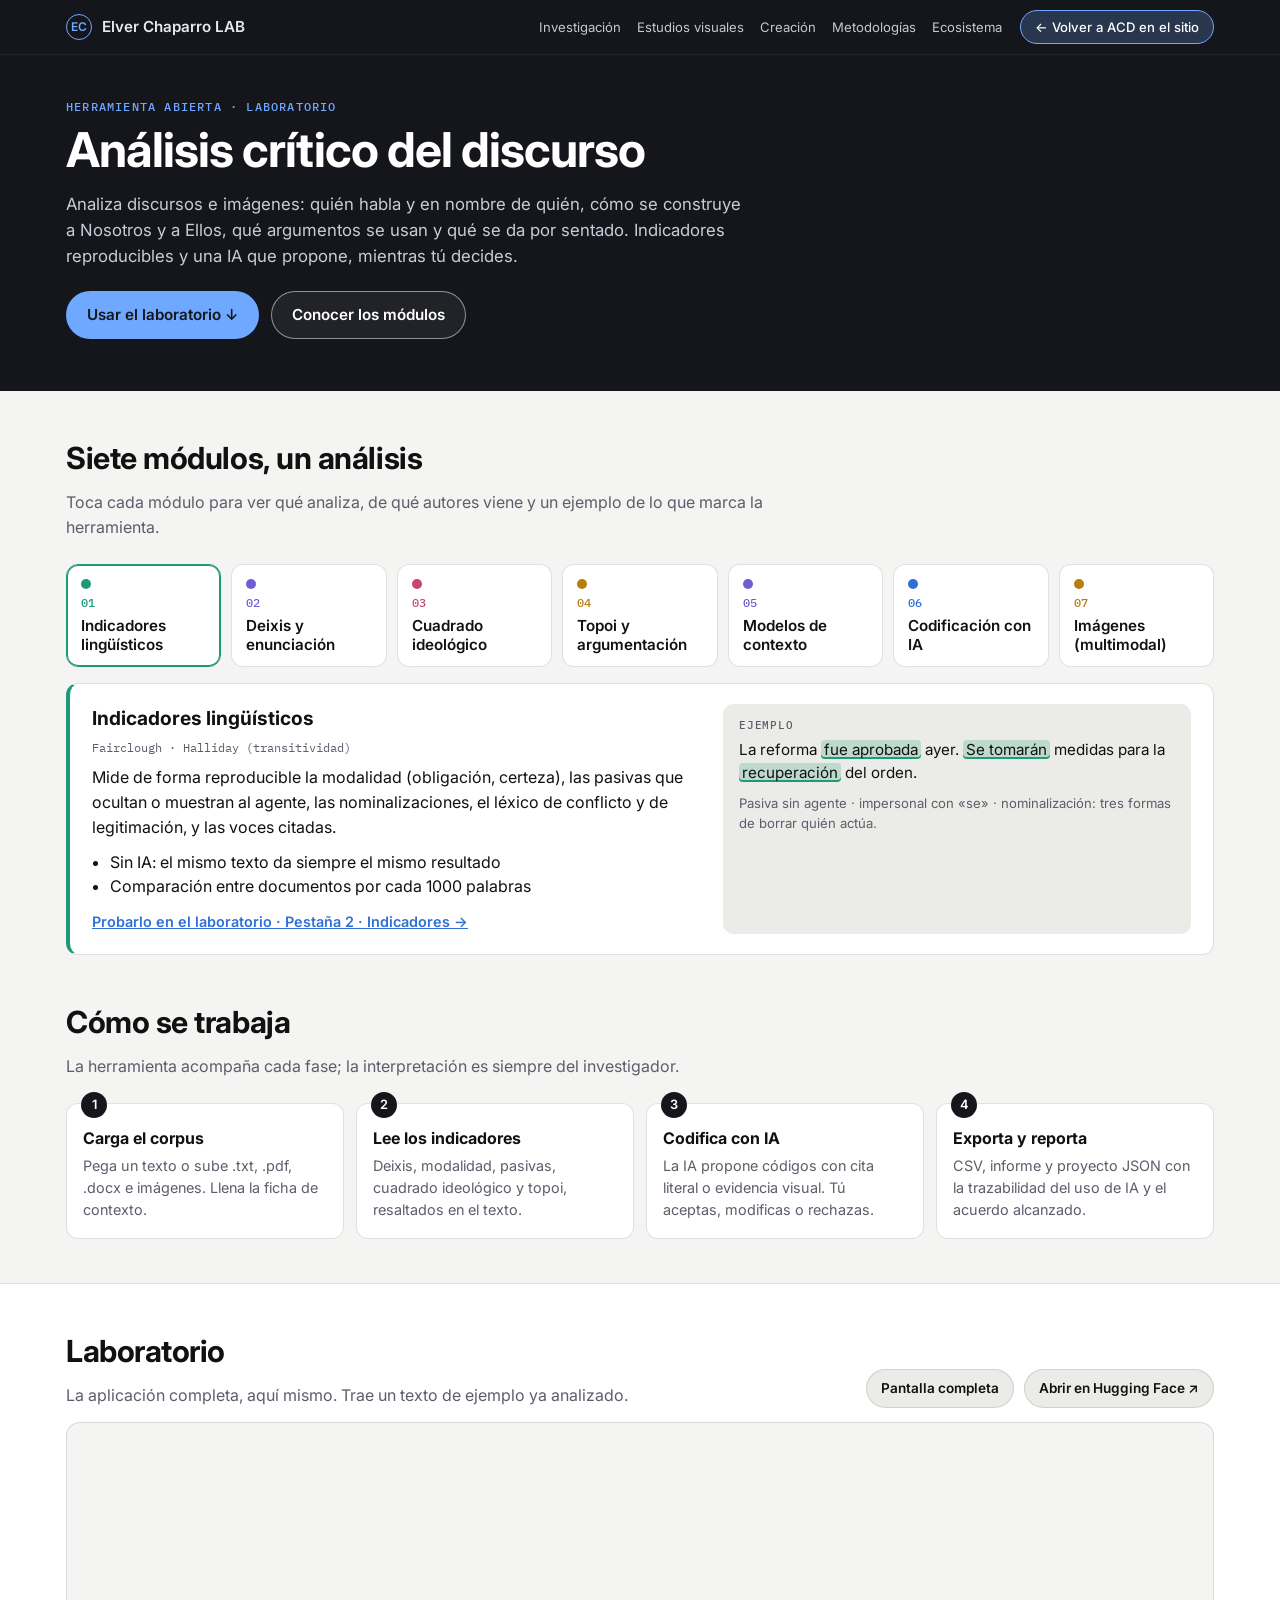
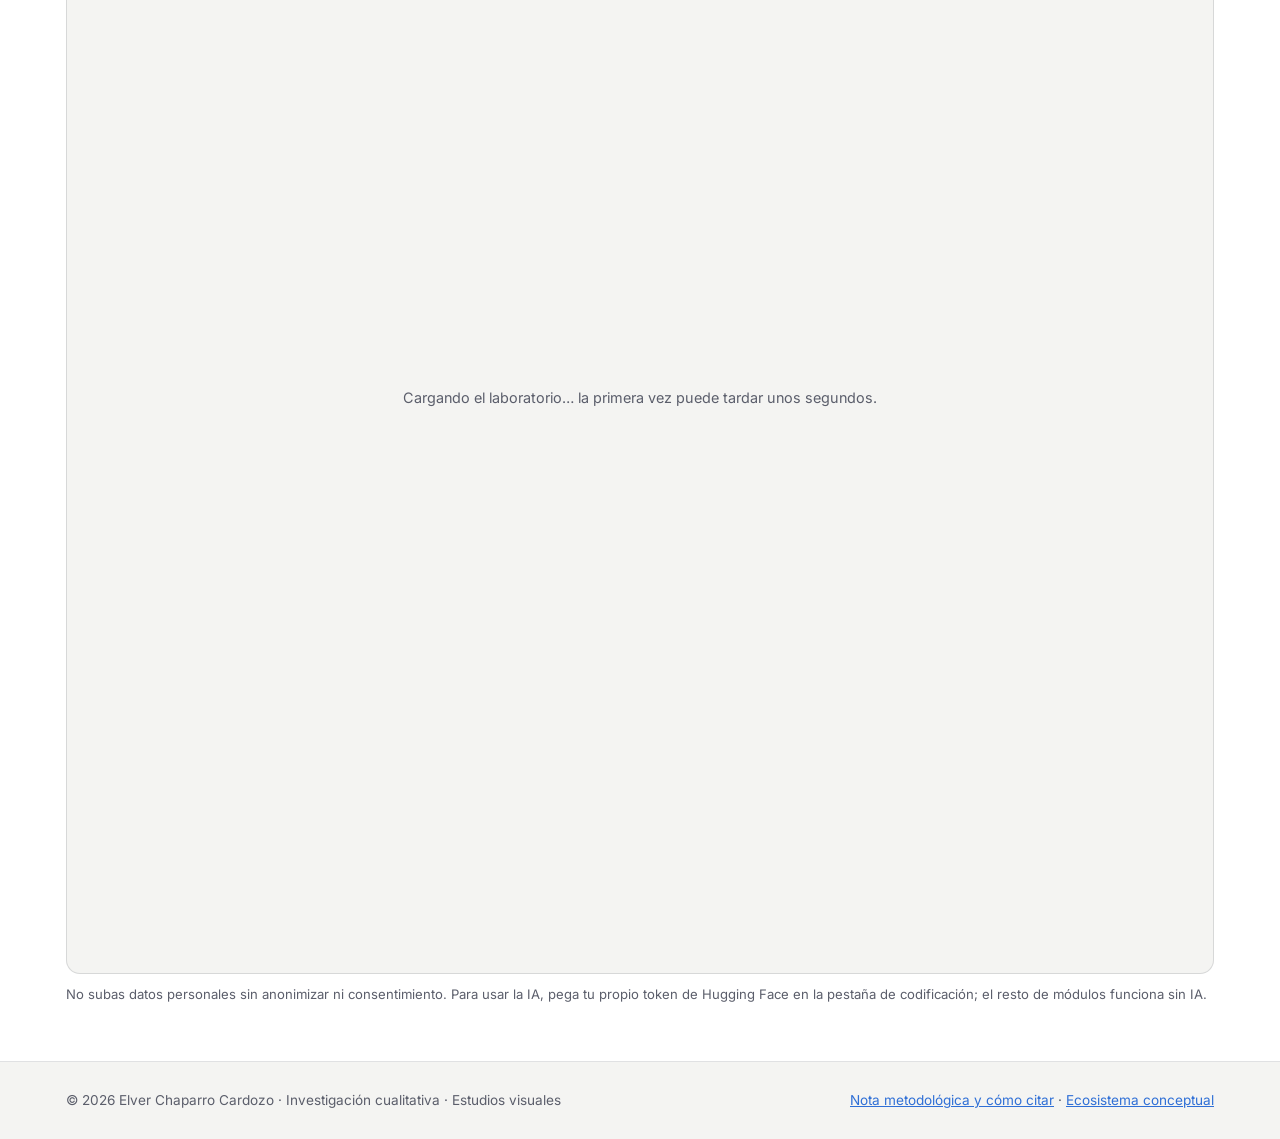
==== quartz/static/acd.html @ 2bd1b79d "Laboratorio ACD: página con la app incrustada, enlazada desde el ecosistema y la página de ACD Co-Au" ====
<!doctype html>
<html lang="es">
<head>
<meta charset="utf-8">
<meta name="viewport" content="width=device-width, initial-scale=1, viewport-fit=cover">
<meta name="description" content="Laboratorio de Análisis Crítico del Discurso: textos e imágenes, deixis, cuadrado ideológico, topoi, modelos de contexto y codificación asistida por IA validada por el investigador.">
<title>Laboratorio ACD · Elver Chaparro LAB</title>
<link rel="preconnect" href="https://fonts.googleapis.com">
<link rel="preconnect" href="https://fonts.gstatic.com" crossorigin>
<link rel="stylesheet" href="https://fonts.googleapis.com/css2?family=Inter:wght@400;500;600;700&family=IBM+Plex+Mono:wght@400;500&display=swap">
<style>
/* Mismo lenguaje visual que elverchaparroLAB.wordpress.com: franja oscura de marca, fondo claro, Inter, acento azul */
:root {
  --bg: #f4f4f2; --surface: #ffffff; --surface-2: #ebebe8; --fg: #111111; --muted: #5b5e6b;
  --line: rgba(40, 44, 60, 0.14); --band: #15161c; --band-fg: #e7e8ef; --accent: #2f6fd6; --accent-soft: #6fa8ff;
  --c-text: #1f9a78; --c-ia: #2f6fd6; --c-vis: #b97c10; --c-cre: #c94570; --c-ctx: #6d5ed6;
  --font: "Inter", system-ui, -apple-system, sans-serif; --mono: "IBM Plex Mono", ui-monospace, Menlo, monospace;
}
@media (prefers-color-scheme: dark) {
  :root:not([data-theme="light"]) {
    --bg: #15161c; --surface: #1d1f27; --surface-2: #262935; --fg: #e7e8ef; --muted: #9a9db2;
    --line: rgba(170, 176, 205, 0.16); --band: #0d0e12; --accent: #6fa8ff;
    --c-text: #4fc3a1; --c-ia: #6fa8ff; --c-vis: #f0b44c; --c-cre: #ec7a9a; --c-ctx: #a89cf0;
    color-scheme: dark;
  }
}
:root[data-theme="dark"] {
  --bg: #15161c; --surface: #1d1f27; --surface-2: #262935; --fg: #e7e8ef; --muted: #9a9db2;
  --line: rgba(170, 176, 205, 0.16); --band: #0d0e12; --accent: #6fa8ff;
  --c-text: #4fc3a1; --c-ia: #6fa8ff; --c-vis: #f0b44c; --c-cre: #ec7a9a; --c-ctx: #a89cf0;
  color-scheme: dark;
}
*, *::before, *::after { box-sizing: border-box; }
html { padding-top: env(safe-area-inset-top, 0px); padding-bottom: env(safe-area-inset-bottom, 0px); }
body { margin: 0; background: var(--bg); color: var(--fg); font: 16px/1.55 var(--font); }
a { color: var(--accent); }
.wrap { max-width: 1180px; margin: 0 auto; padding-left: max(16px, env(safe-area-inset-left, 0px)); padding-right: max(16px, env(safe-area-inset-right, 0px)); }
.sitebar { background: var(--band); color: var(--band-fg); }
.sitebar .wrap { display: flex; align-items: center; gap: 10px 18px; flex-wrap: wrap; padding-block: 10px; }
.sitebar a { color: inherit; text-decoration: none; }
.logo { display: inline-flex; align-items: center; gap: 10px; font-weight: 600; font-size: 0.95rem; margin-right: auto; }
.logo .mark { width: 26px; height: 26px; border-radius: 50%; border: 1.5px solid var(--accent-soft); display: grid; place-items: center; font-size: 0.75rem; color: var(--accent-soft); }
.sitebar nav { display: flex; gap: 16px; flex-wrap: wrap; font-size: 0.82rem; }
.sitebar nav a { opacity: 0.85; }
.sitebar nav a:hover { opacity: 1; text-decoration: underline; text-underline-offset: 3px; }
.back { border: 1px solid var(--accent-soft); color: #fff !important; background: rgba(111,168,255,0.22); border-radius: 999px; padding: 6px 14px; font-weight: 500; font-size: 0.82rem; }
@media (max-width: 720px) { .sitebar nav { display: none; } }

.hero { background: var(--band); color: var(--band-fg); padding-block: 44px 52px; border-top: 1px solid rgba(255,255,255,0.06); }
.eyebrow { font: 500 0.75rem var(--mono); letter-spacing: 0.1em; text-transform: uppercase; color: var(--accent-soft); margin: 0 0 10px; }
.hero h1 { font-size: clamp(1.9rem, 4.5vw, 3rem); line-height: 1.1; margin: 0 0 14px; letter-spacing: -0.02em; text-wrap: balance; color: #fff; }
.hero p.lead { max-width: 62ch; margin: 0 0 22px; font-size: 1.05rem; color: #c9ccd8; }
.hero .cta { display: flex; gap: 12px; flex-wrap: wrap; }
.btn { display: inline-flex; align-items: center; gap: 8px; border-radius: 999px; padding: 11px 20px; font-weight: 600; font-size: 0.95rem; text-decoration: none; border: 1px solid transparent; cursor: pointer; font-family: inherit; }
.btn.primary { background: var(--accent-soft); color: #15161c; }
.btn.ghost { border-color: rgba(255,255,255,0.5); color: #fff; background: rgba(255,255,255,0.06); }
.btn:focus-visible, .mod:focus-visible { outline: 2px solid var(--accent-soft); outline-offset: 3px; }

section { padding-block: 44px; }
h2 { font-size: clamp(1.4rem, 3vw, 1.9rem); letter-spacing: -0.015em; margin: 0 0 8px; text-wrap: balance; }
.sub { color: var(--muted); margin: 0 0 24px; max-width: 70ch; }

/* Módulos interactivos */
.mods { display: grid; grid-template-columns: repeat(auto-fill, minmax(150px, 1fr)); gap: 10px; }
.mod { text-align: left; background: var(--surface); border: 1px solid var(--line); border-radius: 12px; padding: 14px 14px 12px; cursor: pointer; font: inherit; color: inherit; display: flex; flex-direction: column; gap: 6px; transition: border-color .15s, transform .15s; min-width: 0; }
.mod:hover { transform: translateY(-2px); }
.mod[aria-pressed="true"] { border-color: var(--c); box-shadow: inset 0 0 0 1px var(--c); }
.mod .n { font: 500 0.72rem var(--mono); color: var(--c); }
.mod .t { font-weight: 600; font-size: 0.95rem; line-height: 1.25; }
.mod .dot { width: 10px; height: 10px; border-radius: 50%; background: var(--c); }
.detalle { margin-top: 16px; background: var(--surface); border: 1px solid var(--line); border-left: 4px solid var(--c, var(--accent)); border-radius: 12px; padding: 20px 22px; display: grid; grid-template-columns: minmax(0, 1.3fr) minmax(0, 1fr); gap: 22px; }
.detalle h3 { margin: 0 0 6px; font-size: 1.2rem; }
.detalle .autores { font: 0.78rem var(--mono); color: var(--muted); margin: 0 0 10px; }
.detalle p { margin: 0 0 10px; }
.detalle ul { margin: 0; padding-left: 1.1em; }
.ejemplo { background: var(--surface-2); border-radius: 10px; padding: 14px 16px; font-size: 0.95rem; }
.ejemplo .lbl { font: 500 0.7rem var(--mono); text-transform: uppercase; letter-spacing: .08em; color: var(--muted); margin-bottom: 6px; }
mark { background: color-mix(in srgb, var(--c, var(--accent)) 22%, transparent); color: inherit; border-radius: 4px; padding: 0 3px; box-shadow: inset 0 -2px 0 var(--c, var(--accent)); }
.ejemplo .nota { margin-top: 8px; font-size: 0.82rem; color: var(--muted); }
.ir { margin-top: 12px; display: inline-block; font-weight: 600; font-size: 0.9rem; }
@media (max-width: 760px) { .detalle { grid-template-columns: 1fr; } }

/* Flujo */
.flujo { display: grid; grid-template-columns: repeat(4, minmax(0, 1fr)); gap: 12px; counter-reset: paso; }
.paso { background: var(--surface); border: 1px solid var(--line); border-radius: 12px; padding: 16px; position: relative; }
.paso::before { counter-increment: paso; content: counter(paso); position: absolute; top: -12px; left: 14px; width: 26px; height: 26px; border-radius: 50%; background: var(--band); color: #fff; display: grid; place-items: center; font: 600 0.8rem var(--font); }
.paso h3 { margin: 6px 0 4px; font-size: 1rem; }
.paso p { margin: 0; font-size: 0.9rem; color: var(--muted); }
@media (max-width: 760px) { .flujo { grid-template-columns: 1fr 1fr; } }

/* App */
.app-band { background: var(--surface); border-block: 1px solid var(--line); }
.app-head { display: flex; align-items: end; justify-content: space-between; gap: 12px; flex-wrap: wrap; margin-bottom: 14px; }
.app-head .acciones { display: flex; gap: 10px; flex-wrap: wrap; }
.btn.line { border-color: var(--line); color: var(--fg); background: var(--surface-2); font-size: 0.85rem; padding: 8px 14px; }
.marco { position: relative; border: 1px solid var(--line); border-radius: 14px; overflow: hidden; background: var(--bg); }
.marco iframe { display: block; width: 100%; height: 1150px; border: 0; }
.cargando { position: absolute; inset: 0; display: grid; place-items: center; color: var(--muted); font-size: 0.9rem; pointer-events: none; }
.aviso { font-size: 0.82rem; color: var(--muted); margin-top: 10px; }
footer { padding-block: 28px; color: var(--muted); font-size: 0.85rem; }
footer .wrap { display: flex; gap: 10px 24px; flex-wrap: wrap; justify-content: space-between; }
@media (prefers-reduced-motion: reduce) { .mod { transition: none; } .mod:hover { transform: none; } }
</style>
</head>
<body>
<div class="sitebar" role="navigation" aria-label="Sitio principal">
  <div class="wrap">
    <a class="logo" href="https://elverchaparrolab.wordpress.com/" target="_top"><span class="mark" aria-hidden="true">EC</span>Elver Chaparro LAB</a>
    <nav>
      <a href="https://elverchaparrolab.wordpress.com/investigacion-cualitativa/" target="_top">Investigación</a>
      <a href="https://elverchaparrolab.wordpress.com/estudios-visuales/" target="_top">Estudios visuales</a>
      <a href="https://elverchaparrolab.wordpress.com/creacion/" target="_top">Creación</a>
      <a href="https://elverchaparrolab.wordpress.com/metodologias/" target="_top">Metodologías</a>
      <a href="ecosistema.html">Ecosistema</a>
    </nav>
    <a class="back" href="https://elverchaparrolab.wordpress.com/metodologias/analisis-critico-del-discurso/" target="_top">← Volver a ACD en el sitio</a>
  </div>
</div>

<header class="hero">
  <div class="wrap">
    <p class="eyebrow">Herramienta abierta · Laboratorio</p>
    <h1>Análisis crítico del discurso</h1>
    <p class="lead">Analiza discursos e imágenes: quién habla y en nombre de quién, cómo se construye a Nosotros y a Ellos, qué argumentos se usan y qué se da por sentado. Indicadores reproducibles y una IA que propone, mientras tú decides.</p>
    <div class="cta">
      <a class="btn primary" href="#laboratorio">Usar el laboratorio ↓</a>
      <a class="btn ghost" href="#modulos">Conocer los módulos</a>
    </div>
  </div>
</header>

<main>
  <section id="modulos">
    <div class="wrap">
      <h2>Siete módulos, un análisis</h2>
      <p class="sub">Toca cada módulo para ver qué analiza, de qué autores viene y un ejemplo de lo que marca la herramienta.</p>
      <div class="mods" id="mods" role="group" aria-label="Módulos del laboratorio"></div>
      <div class="detalle" id="detalle" aria-live="polite"></div>
    </div>
  </section>

  <section style="padding-top:0">
    <div class="wrap">
      <h2>Cómo se trabaja</h2>
      <p class="sub">La herramienta acompaña cada fase; la interpretación es siempre del investigador.</p>
      <div class="flujo">
        <div class="paso"><h3>Carga el corpus</h3><p>Pega un texto o sube .txt, .pdf, .docx e imágenes. Llena la ficha de contexto.</p></div>
        <div class="paso"><h3>Lee los indicadores</h3><p>Deixis, modalidad, pasivas, cuadrado ideológico y topoi, resaltados en el texto.</p></div>
        <div class="paso"><h3>Codifica con IA</h3><p>La IA propone códigos con cita literal o evidencia visual. Tú aceptas, modificas o rechazas.</p></div>
        <div class="paso"><h3>Exporta y reporta</h3><p>CSV, informe y proyecto JSON con la trazabilidad del uso de IA y el acuerdo alcanzado.</p></div>
      </div>
    </div>
  </section>

  <section class="app-band" id="laboratorio">
    <div class="wrap">
      <div class="app-head">
        <div>
          <h2>Laboratorio</h2>
          <p class="sub" style="margin:0">La aplicación completa, aquí mismo. Trae un texto de ejemplo ya analizado.</p>
        </div>
        <div class="acciones">
          <button class="btn line" id="btn-full" type="button">Pantalla completa</button>
          <a class="btn line" href="https://huggingface.co/spaces/Elvervisual/acd-analisis-critico-discurso" target="_blank" rel="noopener">Abrir en Hugging Face ↗</a>
        </div>
      </div>
      <div class="marco" id="marco">
        <div class="cargando" id="cargando">Cargando el laboratorio… la primera vez puede tardar unos segundos.</div>
        <iframe id="app" title="Laboratorio de Análisis Crítico del Discurso" loading="lazy"
                src="https://elvervisual-acd-analisis-critico-discurso.hf.space/?__theme=light"
                allow="clipboard-write; fullscreen"></iframe>
      </div>
      <p class="aviso">No subas datos personales sin anonimizar ni consentimiento. Para usar la IA, pega tu propio token de Hugging Face en la pestaña de codificación; el resto de módulos funciona sin IA.</p>
    </div>
  </section>
</main>

<footer>
  <div class="wrap">
    <span>© 2026 Elver Chaparro Cardozo · Investigación cualitativa · Estudios visuales</span>
    <span><a href="https://elvervisual.github.io/elver.chaparro-LAB/notas/acd-asistido-por-ia">Nota metodológica y cómo citar</a> · <a href="ecosistema.html">Ecosistema conceptual</a></span>
  </div>
</footer>

<script>
const MODULOS = [
  { id: "ind", n: "01", t: "Indicadores lingüísticos", c: "--c-text", autores: "Fairclough · Halliday (transitividad)",
    texto: "Mide de forma reproducible la modalidad (obligación, certeza), las pasivas que ocultan o muestran al agente, las nominalizaciones, el léxico de conflicto y de legitimación, y las voces citadas.",
    puntos: ["Sin IA: el mismo texto da siempre el mismo resultado", "Comparación entre documentos por cada 1000 palabras"],
    ejemplo: 'La reforma <mark>fue aprobada</mark> ayer. <mark>Se tomarán</mark> medidas para la <mark>recuperación</mark> del orden.',
    nota: "Pasiva sin agente · impersonal con «se» · nominalización: tres formas de borrar quién actúa.", tab: "Pestaña 2 · Indicadores" },
  { id: "dx", n: "02", t: "Deixis y enunciación", c: "--c-ctx", autores: "Benveniste · Kerbrat-Orecchioni",
    texto: "Muestra cómo el hablante se inscribe en el discurso: a quién incluye en el nosotros, desde qué lugar y tiempo habla, con qué distancia trata a los demás y dónde borra su responsabilidad.",
    puntos: ["Persona (también el nosotros del verbo), espacio, tiempo y tratamiento", "Subjetivemas y borrado del enunciador («hay que», «es sabido»)"],
    ejemplo: '<mark>Aquí</mark>, en <mark>este país</mark>, <mark>hoy</mark> <mark>decimos</mark> basta; <mark>ustedes</mark> <mark>allá</mark> no entienden.',
    nota: "Seis marcas: la frontera entre el lugar propio y el ajeno se construye con deícticos.", tab: "Pestaña 3 · Deixis y enunciación" },
  { id: "cua", n: "03", t: "Cuadrado ideológico", c: "--c-cre", autores: "van Dijk",
    texto: "Arma una matriz 2×2 con citas: cómo se enfatiza lo bueno propio y lo malo ajeno, y se mitiga lo malo propio y lo bueno ajeno. Tú defines con qué palabras se nombra a cada grupo.",
    puntos: ["Valoración y operación (énfasis o mitigación) por oración", "Movimientos de descargo: negación, concesión, empatía aparentes"],
    ejemplo: '<mark>No tenemos nada contra los migrantes, pero</mark> cada migrante le sale caro al contribuyente.',
    nota: "Negación aparente: presentación negativa del otro protegida por un descargo.", tab: "Pestaña 4 · Cuadrado ideológico" },
  { id: "top", n: "04", t: "Topoi y argumentación", c: "--c-vis", autores: "Reisigl y Wodak",
    texto: "Un topos es la regla que conecta un argumento con su conclusión. La herramienta busca primero la estructura argumentativa y solo ahí propone el topos, con su regla «si…, entonces…».",
    puntos: ["Catálogo de 15 topoi: peligro, carga, utilidad, justicia, historia…", "Las palabras sueltas se muestran como pistas, no como topoi"],
    ejemplo: '<mark>Si no</mark> cerramos la frontera ahora, mañana será <mark>demasiado tarde</mark> para nuestros hijos.',
    nota: "Topos del peligro: si algo representa un peligro, hay que actuar contra ello.", tab: "Pestaña 5 · Topoi y argumentación" },
  { id: "ctx", n: "05", t: "Modelos de contexto", c: "--c-ctx", autores: "van Dijk (enfoque sociocognitivo)",
    texto: "Una ficha por documento registra el modelo de contexto: género, medio, fecha, lugar, hablante y su rol, audiencia, propósito y conocimiento que se supone compartido.",
    puntos: ["Presuposiciones y modelos de evento como tarea de la IA", "Base para las dimensiones interpretativa y explicativa"],
    ejemplo: '«Devolver <mark>la</mark> seguridad a las familias» presupone que <mark>hubo seguridad</mark> y que <mark>alguien la quitó</mark>.',
    nota: "Presuposición: lo que el lector debe creer para aceptar el enunciado.", tab: "Pestaña 1 · Ficha de contexto" },
  { id: "ia", n: "06", t: "Codificación con IA", c: "--c-ia", autores: "IA con criterio",
    texto: "Modelos abiertos proponen códigos con cita literal verificada y categoría validada contra el libro de códigos. Tú aceptas, modificas o rechazas; la app calcula el acuerdo IA–investigador.",
    puntos: ["Cuatro tareas: general, cuadrado, topoi, presuposiciones y modelos", "Trazabilidad: modelo, temperatura, fecha y prompt en el informe"],
    ejemplo: 'Cita: «<mark>esa gente no representa al pueblo</mark>» → <b>Presentación negativa del otro</b> · cita verificada · pendiente de validar',
    nota: "La IA es un segundo codificador, no el analista.", tab: "Pestaña 6 · Codificación con IA" },
  { id: "vis", n: "07", t: "Imágenes (multimodal)", c: "--c-vis", autores: "Kress y van Leeuwen · Machin y Mayr",
    texto: "Analiza fotos, carteles y portadas en nueve dimensiones: representación, actores sociales, mirada, plano, ángulo, modalidad, composición, relación imagen–texto y connotación.",
    puntos: ["Codificación manual guiada o con IA de visión", "Cada código lleva una evidencia visual: qué se ve y dónde"],
    ejemplo: 'Mirada: <mark>demanda</mark> (mira a cámara) · Plano: <mark>cerrado</mark> (íntimo) · Ángulo: <mark>contrapicado</mark> (el representado tiene poder)',
    nota: "La imagen también argumenta: interpela, acerca o distancia al espectador.", tab: "Pestaña 7 · Imágenes" },
];

const cont = document.getElementById("mods");
const det = document.getElementById("detalle");
function mostrar(m) {
  cont.querySelectorAll(".mod").forEach(b => b.setAttribute("aria-pressed", String(b.dataset.id === m.id)));
  det.style.setProperty("--c", `var(${m.c})`);
  det.innerHTML = `
    <div>
      <h3>${m.t}</h3>
      <p class="autores">${m.autores}</p>
      <p>${m.texto}</p>
      <ul>${m.puntos.map(p => `<li>${p}</li>`).join("")}</ul>
      <a class="ir" href="#laboratorio">Probarlo en el laboratorio · ${m.tab} →</a>
    </div>
    <div class="ejemplo" style="--c: var(${m.c})">
      <div class="lbl">Ejemplo</div>
      <div>${m.ejemplo}</div>
      <div class="nota">${m.nota}</div>
    </div>`;
}
MODULOS.forEach(m => {
  const b = document.createElement("button");
  b.className = "mod"; b.type = "button"; b.dataset.id = m.id;
  b.style.setProperty("--c", `var(${m.c})`);
  b.innerHTML = `<span class="dot"></span><span class="n">${m.n}</span><span class="t">${m.t}</span>`;
  b.addEventListener("click", () => mostrar(m));
  cont.appendChild(b);
});
mostrar(MODULOS[0]);

const iframe = document.getElementById("app");
iframe.addEventListener("load", () => { document.getElementById("cargando").hidden = true; });
document.getElementById("btn-full").addEventListener("click", () => {
  const el = document.getElementById("marco");
  (el.requestFullscreen ? el.requestFullscreen() : Promise.reject()).catch(() => {
    window.open("https://elvervisual-acd-analisis-critico-discurso.hf.space/", "_blank");
  });
});
</script>
</body>
</html>
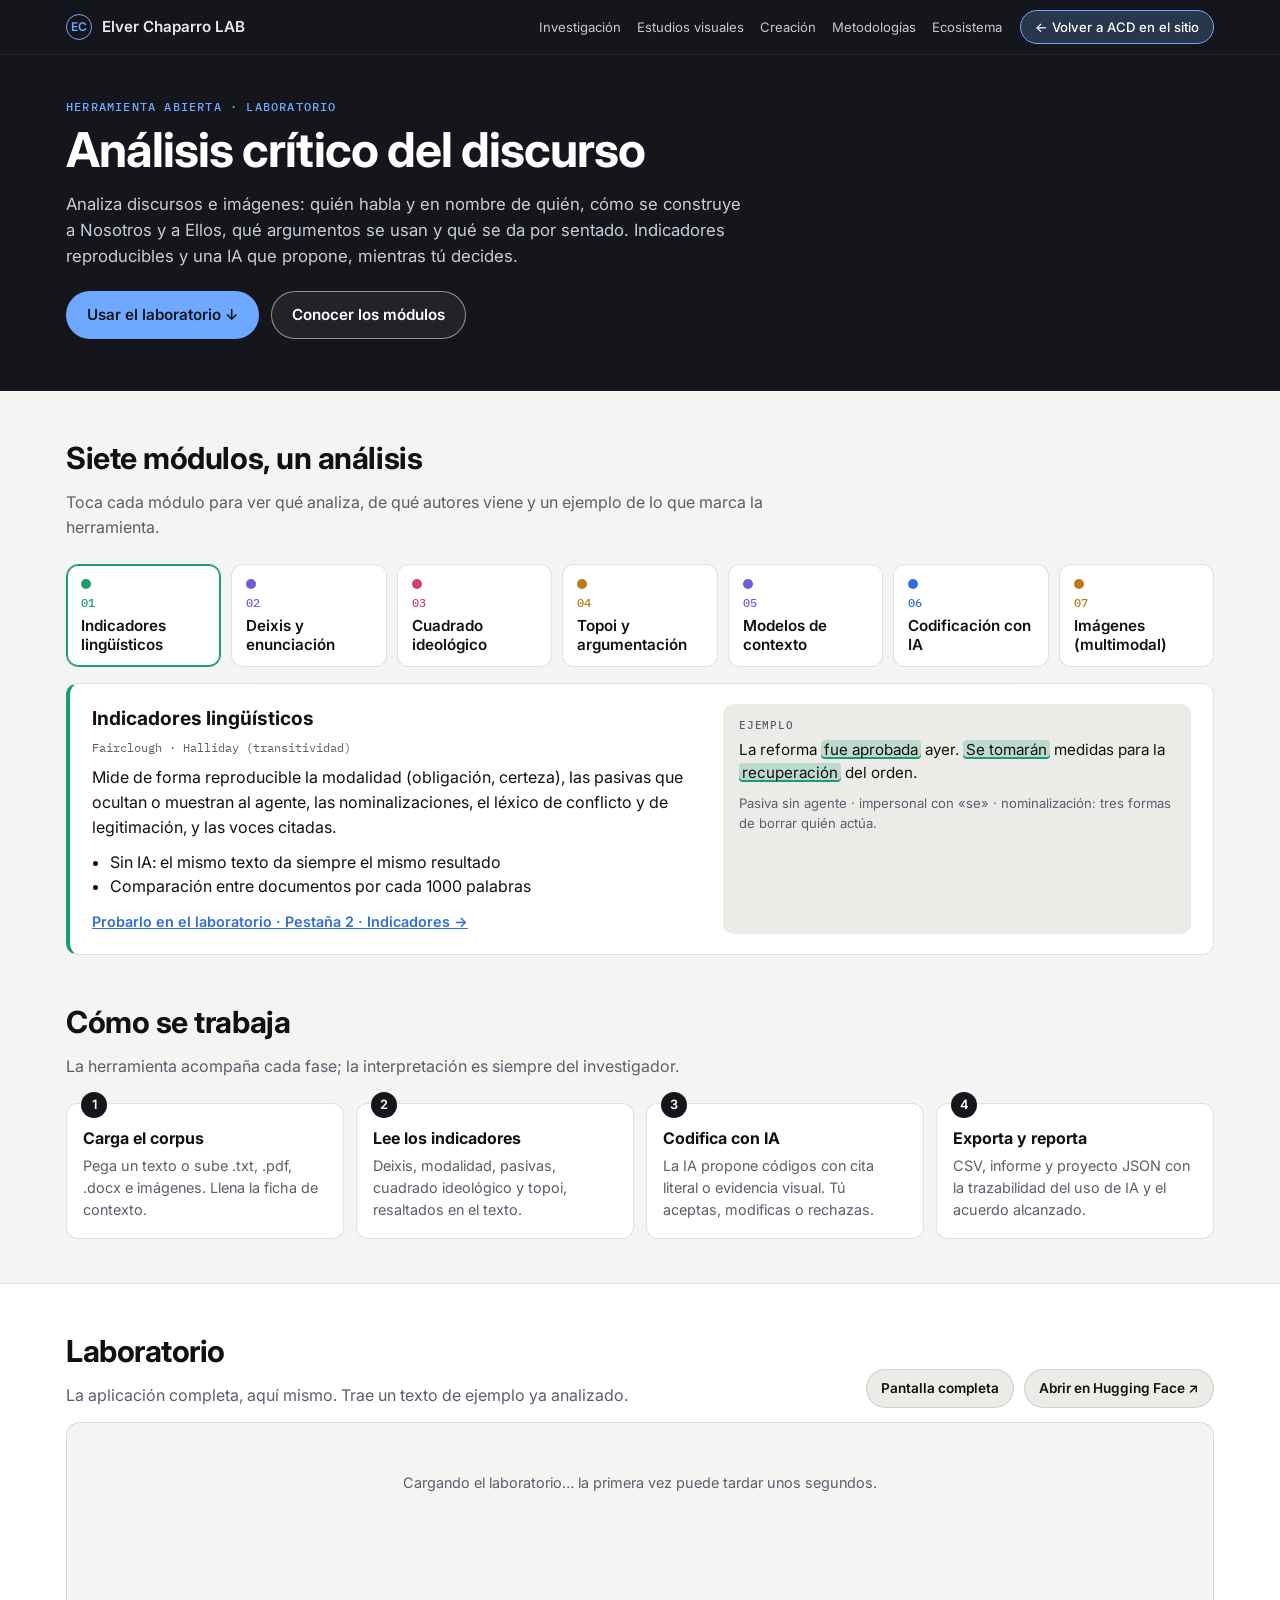
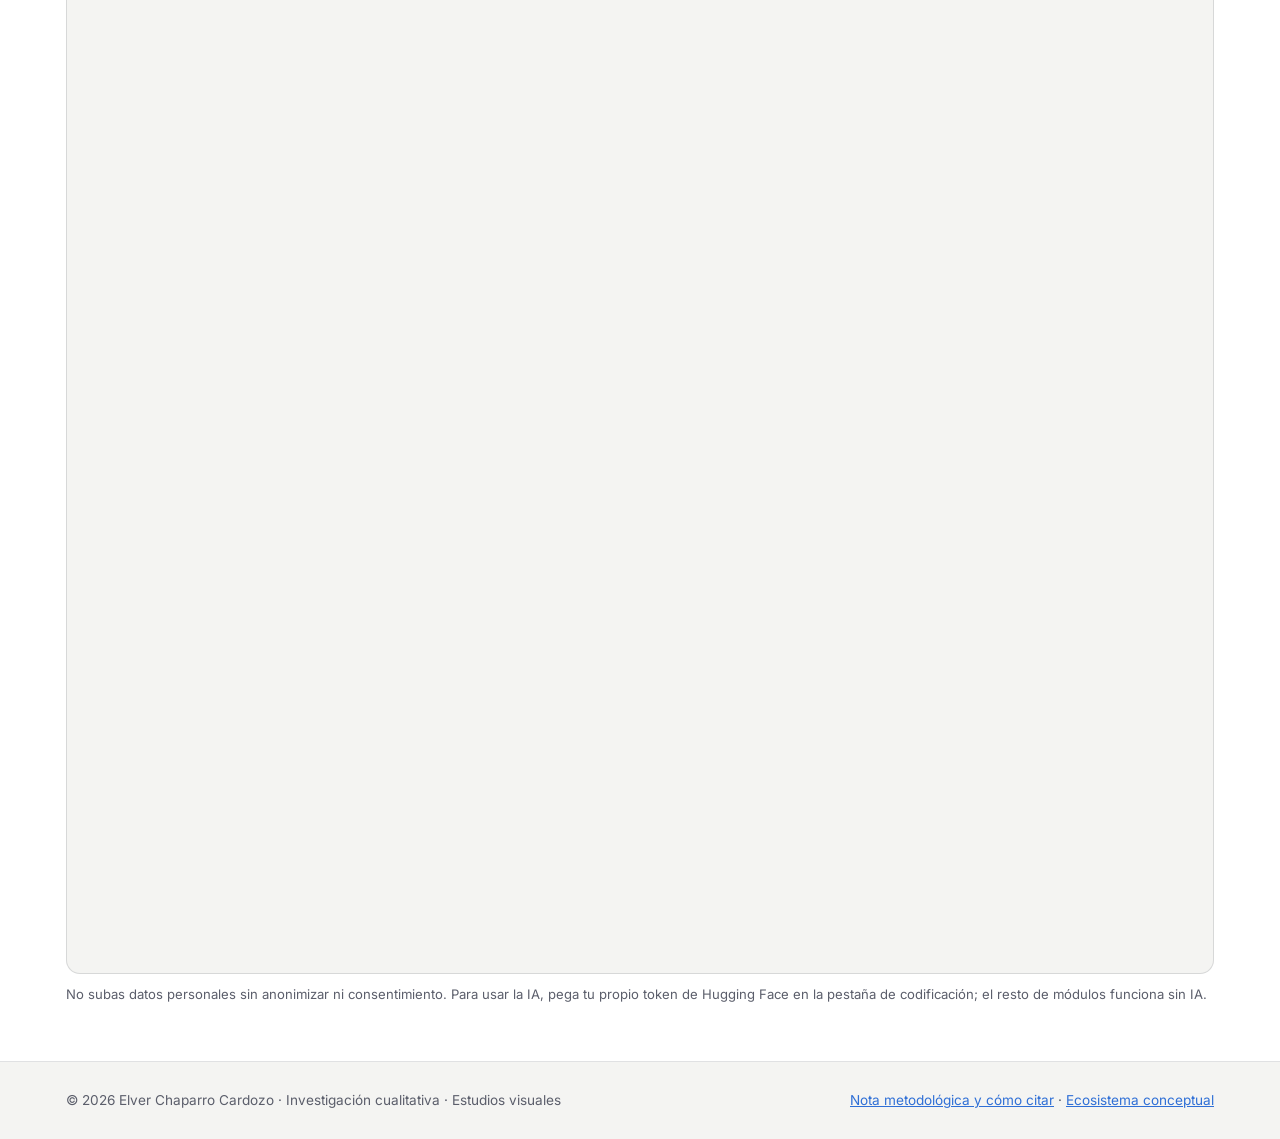
==== commit 4934491d: "Laboratorio ACD: el aviso de carga ya no se superpone a la app Co-Authored-By: Claude Opus 5.5 <nore" ====
--- a/quartz/static/acd.html
+++ b/quartz/static/acd.html
@@ -94,8 +94,8 @@
 .app-head .acciones { display: flex; gap: 10px; flex-wrap: wrap; }
 .btn.line { border-color: var(--line); color: var(--fg); background: var(--surface-2); font-size: 0.85rem; padding: 8px 14px; }
 .marco { position: relative; border: 1px solid var(--line); border-radius: 14px; overflow: hidden; background: var(--bg); }
-.marco iframe { display: block; width: 100%; height: 1150px; border: 0; }
-.cargando { position: absolute; inset: 0; display: grid; place-items: center; color: var(--muted); font-size: 0.9rem; pointer-events: none; }
+.marco iframe { position: relative; z-index: 1; display: block; width: 100%; height: 1150px; border: 0; }
+.cargando { position: absolute; z-index: 0; inset: 0 0 auto 0; height: 120px; display: grid; place-items: center; color: var(--muted); font-size: 0.9rem; pointer-events: none; }
 .aviso { font-size: 0.82rem; color: var(--muted); margin-top: 10px; }
 footer { padding-block: 28px; color: var(--muted); font-size: 0.85rem; }
 footer .wrap { display: flex; gap: 10px 24px; flex-wrap: wrap; justify-content: space-between; }
@@ -251,7 +251,9 @@
 mostrar(MODULOS[0]);
 
 const iframe = document.getElementById("app");
-iframe.addEventListener("load", () => { document.getElementById("cargando").hidden = true; });
+const ocultar = () => { document.getElementById("cargando").hidden = true; };
+iframe.addEventListener("load", ocultar);
+setTimeout(ocultar, 20000);
 document.getElementById("btn-full").addEventListener("click", () => {
   const el = document.getElementById("marco");
   (el.requestFullscreen ? el.requestFullscreen() : Promise.reject()).catch(() => {
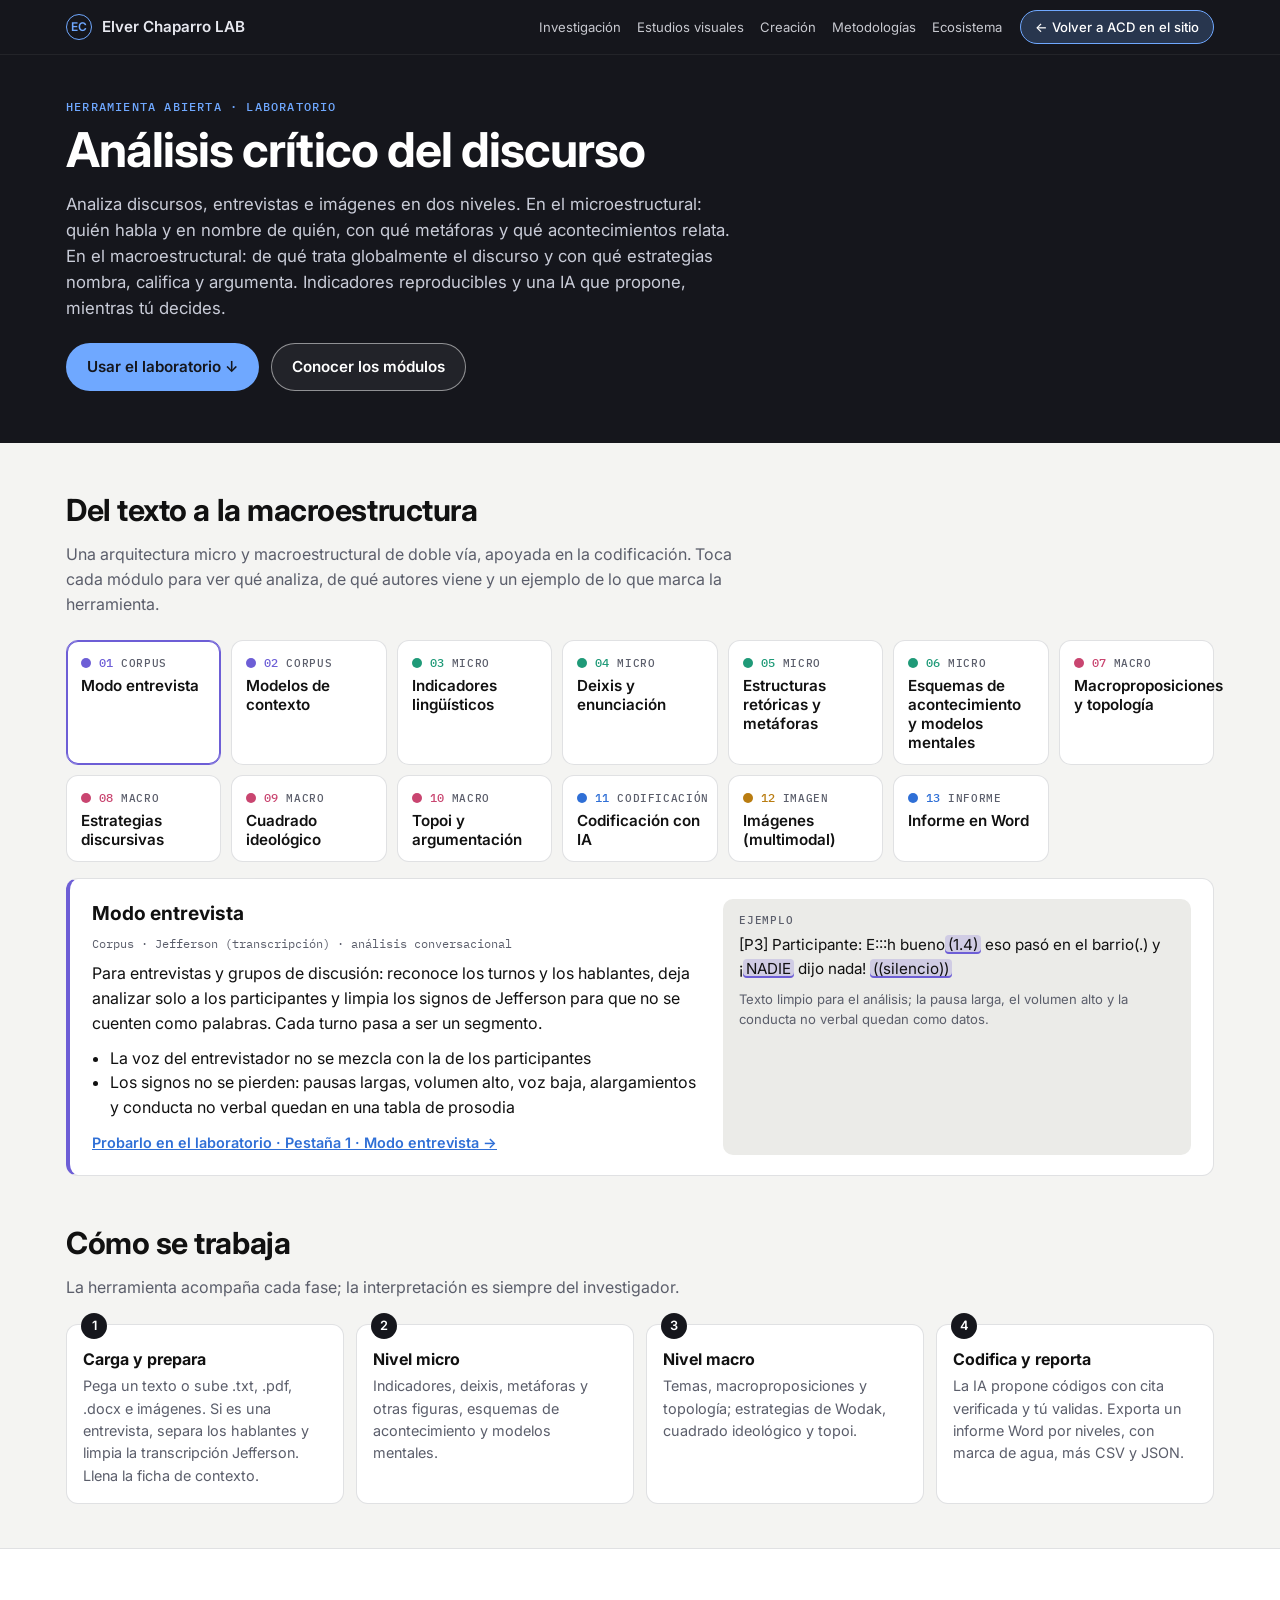
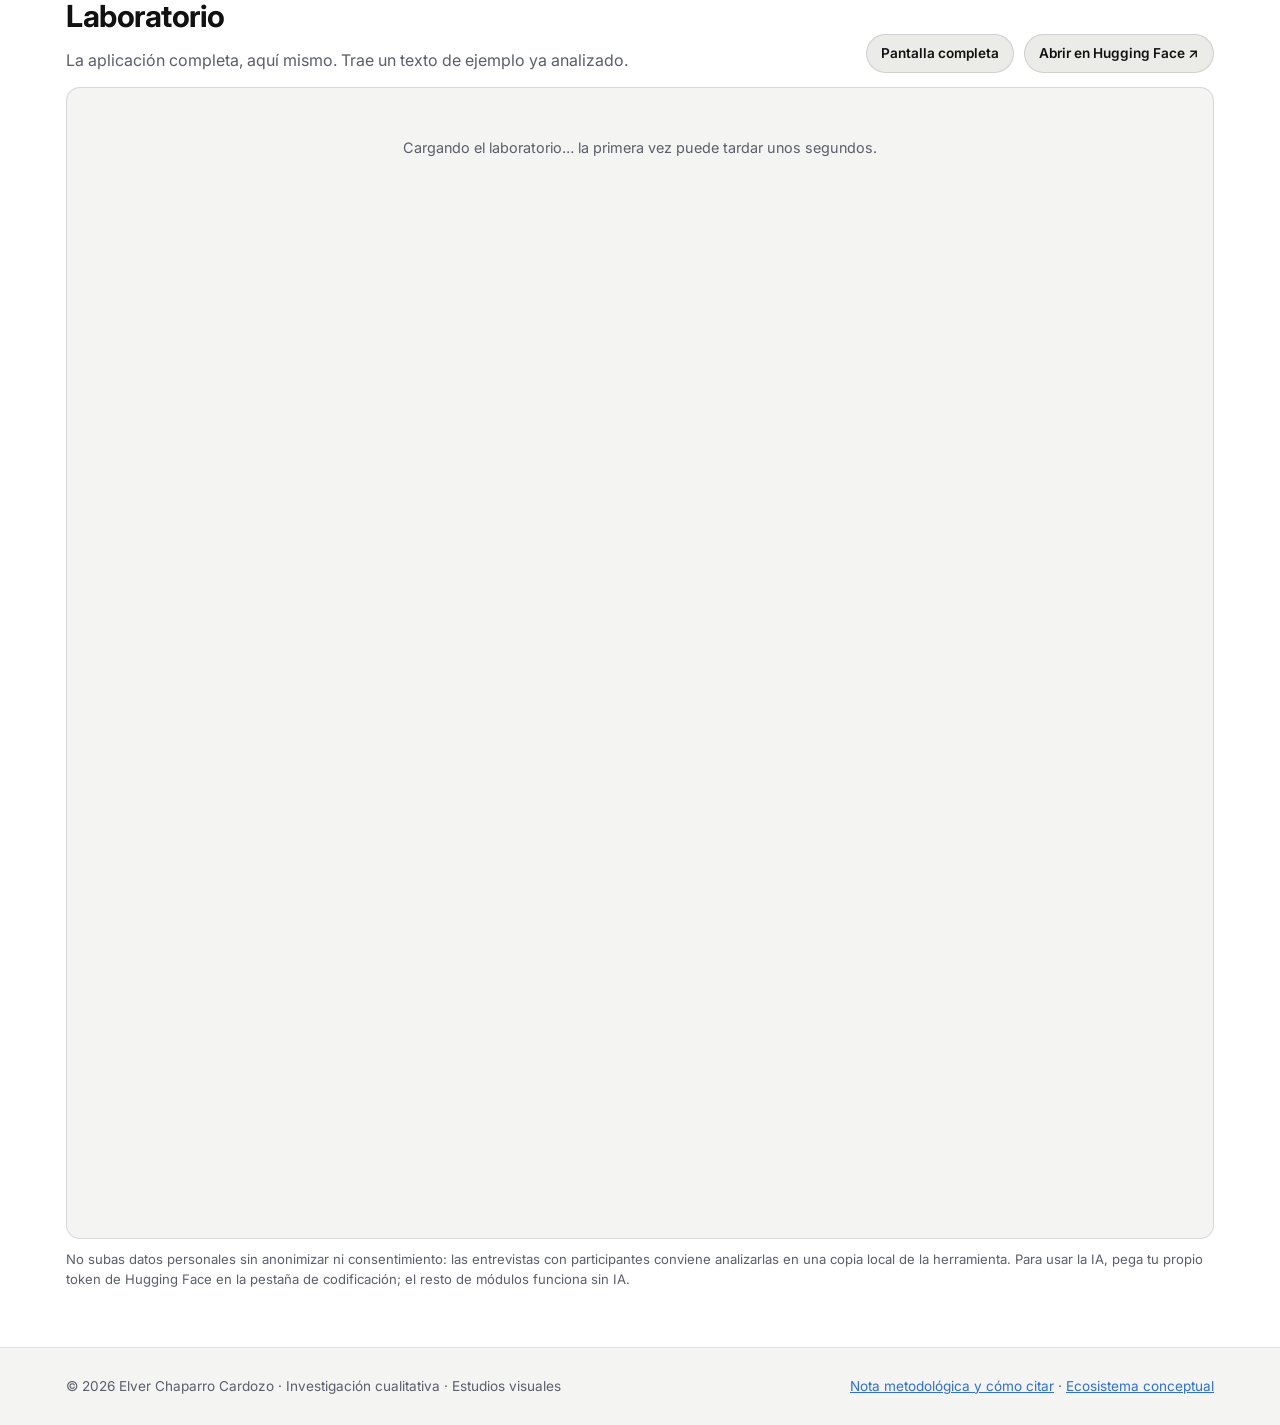
==== commit aa12cbd1: "Laboratorio ACD: textos y módulos de la versión 2.2 (niveles micro y macro, modo entrevista, informe" ====
--- a/quartz/static/acd.html
+++ b/quartz/static/acd.html
@@ -68,6 +68,8 @@
 .mod .n { font: 500 0.72rem var(--mono); color: var(--c); }
 .mod .t { font-weight: 600; font-size: 0.95rem; line-height: 1.25; }
 .mod .dot { width: 10px; height: 10px; border-radius: 50%; background: var(--c); }
+.mod .nv { font: 500 0.66rem var(--mono); color: var(--muted); text-transform: uppercase; letter-spacing: .06em; }
+.mod .top { display: flex; align-items: center; gap: 8px; }
 .detalle { margin-top: 16px; background: var(--surface); border: 1px solid var(--line); border-left: 4px solid var(--c, var(--accent)); border-radius: 12px; padding: 20px 22px; display: grid; grid-template-columns: minmax(0, 1.3fr) minmax(0, 1fr); gap: 22px; }
 .detalle h3 { margin: 0 0 6px; font-size: 1.2rem; }
 .detalle .autores { font: 0.78rem var(--mono); color: var(--muted); margin: 0 0 10px; }
@@ -121,7 +123,7 @@
   <div class="wrap">
     <p class="eyebrow">Herramienta abierta · Laboratorio</p>
     <h1>Análisis crítico del discurso</h1>
-    <p class="lead">Analiza discursos e imágenes: quién habla y en nombre de quién, cómo se construye a Nosotros y a Ellos, qué argumentos se usan y qué se da por sentado. Indicadores reproducibles y una IA que propone, mientras tú decides.</p>
+    <p class="lead">Analiza discursos, entrevistas e imágenes en dos niveles. En el microestructural: quién habla y en nombre de quién, con qué metáforas y qué acontecimientos relata. En el macroestructural: de qué trata globalmente el discurso y con qué estrategias nombra, califica y argumenta. Indicadores reproducibles y una IA que propone, mientras tú decides.</p>
     <div class="cta">
       <a class="btn primary" href="#laboratorio">Usar el laboratorio ↓</a>
       <a class="btn ghost" href="#modulos">Conocer los módulos</a>
@@ -132,8 +134,8 @@
 <main>
   <section id="modulos">
     <div class="wrap">
-      <h2>Siete módulos, un análisis</h2>
-      <p class="sub">Toca cada módulo para ver qué analiza, de qué autores viene y un ejemplo de lo que marca la herramienta.</p>
+      <h2>Del texto a la macroestructura</h2>
+      <p class="sub">Una arquitectura micro y macroestructural de doble vía, apoyada en la codificación. Toca cada módulo para ver qué analiza, de qué autores viene y un ejemplo de lo que marca la herramienta.</p>
       <div class="mods" id="mods" role="group" aria-label="Módulos del laboratorio"></div>
       <div class="detalle" id="detalle" aria-live="polite"></div>
     </div>
@@ -144,10 +146,10 @@
       <h2>Cómo se trabaja</h2>
       <p class="sub">La herramienta acompaña cada fase; la interpretación es siempre del investigador.</p>
       <div class="flujo">
-        <div class="paso"><h3>Carga el corpus</h3><p>Pega un texto o sube .txt, .pdf, .docx e imágenes. Llena la ficha de contexto.</p></div>
-        <div class="paso"><h3>Lee los indicadores</h3><p>Deixis, modalidad, pasivas, cuadrado ideológico y topoi, resaltados en el texto.</p></div>
-        <div class="paso"><h3>Codifica con IA</h3><p>La IA propone códigos con cita literal o evidencia visual. Tú aceptas, modificas o rechazas.</p></div>
-        <div class="paso"><h3>Exporta y reporta</h3><p>CSV, informe y proyecto JSON con la trazabilidad del uso de IA y el acuerdo alcanzado.</p></div>
+        <div class="paso"><h3>Carga y prepara</h3><p>Pega un texto o sube .txt, .pdf, .docx e imágenes. Si es una entrevista, separa los hablantes y limpia la transcripción Jefferson. Llena la ficha de contexto.</p></div>
+        <div class="paso"><h3>Nivel micro</h3><p>Indicadores, deixis, metáforas y otras figuras, esquemas de acontecimiento y modelos mentales.</p></div>
+        <div class="paso"><h3>Nivel macro</h3><p>Temas, macroproposiciones y topología; estrategias de Wodak, cuadrado ideológico y topoi.</p></div>
+        <div class="paso"><h3>Codifica y reporta</h3><p>La IA propone códigos con cita verificada y tú validas. Exporta un informe Word por niveles, con marca de agua, más CSV y JSON.</p></div>
       </div>
     </div>
   </section>
@@ -170,7 +172,7 @@
                 src="https://elvervisual-acd-analisis-critico-discurso.hf.space/?__theme=light"
                 allow="clipboard-write; fullscreen"></iframe>
       </div>
-      <p class="aviso">No subas datos personales sin anonimizar ni consentimiento. Para usar la IA, pega tu propio token de Hugging Face en la pestaña de codificación; el resto de módulos funciona sin IA.</p>
+      <p class="aviso">No subas datos personales sin anonimizar ni consentimiento: las entrevistas con participantes conviene analizarlas en una copia local de la herramienta. Para usar la IA, pega tu propio token de Hugging Face en la pestaña de codificación; el resto de módulos funciona sin IA.</p>
     </div>
   </section>
 </main>
@@ -178,47 +180,77 @@
 <footer>
   <div class="wrap">
     <span>© 2026 Elver Chaparro Cardozo · Investigación cualitativa · Estudios visuales</span>
-    <span><a href="https://elvervisual.github.io/elver.chaparro-LAB/notas/acd-asistido-por-ia">Nota metodológica y cómo citar</a> · <a href="ecosistema.html">Ecosistema conceptual</a></span>
+    <span><a href="https://elverchaparrolab.github.io/elver.chaparro-LAB/notas/acd-asistido-por-ia">Nota metodológica y cómo citar</a> · <a href="ecosistema.html">Ecosistema conceptual</a></span>
   </div>
 </footer>
 
 <script>
 const MODULOS = [
-  { id: "ind", n: "01", t: "Indicadores lingüísticos", c: "--c-text", autores: "Fairclough · Halliday (transitividad)",
+  { id: "ent", n: "01", nv: "Corpus", t: "Modo entrevista", c: "--c-ctx", autores: "Jefferson (transcripción) · análisis conversacional",
+    texto: "Para entrevistas y grupos de discusión: reconoce los turnos y los hablantes, deja analizar solo a los participantes y limpia los signos de Jefferson para que no se cuenten como palabras. Cada turno pasa a ser un segmento.",
+    puntos: ["La voz del entrevistador no se mezcla con la de los participantes", "Los signos no se pierden: pausas largas, volumen alto, voz baja, alargamientos y conducta no verbal quedan en una tabla de prosodia"],
+    ejemplo: '[P3] Participante: E:::h bueno<mark>(1.4)</mark> eso pasó en el barrio(.) y ¡<mark>NADIE</mark> dijo nada! <mark>((silencio))</mark>',
+    nota: "Texto limpio para el análisis; la pausa larga, el volumen alto y la conducta no verbal quedan como datos.", tab: "Pestaña 1 · Modo entrevista" },
+  { id: "ctx", n: "02", nv: "Corpus", t: "Modelos de contexto", c: "--c-ctx", autores: "van Dijk (enfoque sociocognitivo)",
+    texto: "Una ficha por documento registra el modelo de contexto: género, medio, fecha, lugar, hablante y su rol, audiencia, propósito y conocimiento que se supone compartido.",
+    puntos: ["Se integra en la síntesis del modelo mental y en el informe Word", "Base para las dimensiones interpretativa y explicativa"],
+    ejemplo: '«Devolver <mark>la</mark> seguridad a las familias» presupone que <mark>hubo seguridad</mark> y que <mark>alguien la quitó</mark>.',
+    nota: "Presuposición: lo que el lector debe creer para aceptar el enunciado.", tab: "Pestaña 1 · Ficha de contexto" },
+  { id: "ind", n: "03", nv: "Micro", t: "Indicadores lingüísticos", c: "--c-text", autores: "Fairclough · Halliday (transitividad)",
     texto: "Mide de forma reproducible la modalidad (obligación, certeza), las pasivas que ocultan o muestran al agente, las nominalizaciones, el léxico de conflicto y de legitimación, y las voces citadas.",
     puntos: ["Sin IA: el mismo texto da siempre el mismo resultado", "Comparación entre documentos por cada 1000 palabras"],
     ejemplo: 'La reforma <mark>fue aprobada</mark> ayer. <mark>Se tomarán</mark> medidas para la <mark>recuperación</mark> del orden.',
-    nota: "Pasiva sin agente · impersonal con «se» · nominalización: tres formas de borrar quién actúa.", tab: "Pestaña 2 · Indicadores" },
-  { id: "dx", n: "02", t: "Deixis y enunciación", c: "--c-ctx", autores: "Benveniste · Kerbrat-Orecchioni",
+    nota: "Pasiva sin agente · impersonal con «se» · nominalización: tres formas de borrar quién actúa.", tab: "Pestaña 2 · Nivel microestructural" },
+  { id: "dx", n: "04", nv: "Micro", t: "Deixis y enunciación", c: "--c-text", autores: "Benveniste · Kerbrat-Orecchioni",
     texto: "Muestra cómo el hablante se inscribe en el discurso: a quién incluye en el nosotros, desde qué lugar y tiempo habla, con qué distancia trata a los demás y dónde borra su responsabilidad.",
     puntos: ["Persona (también el nosotros del verbo), espacio, tiempo y tratamiento", "Subjetivemas y borrado del enunciador («hay que», «es sabido»)"],
     ejemplo: '<mark>Aquí</mark>, en <mark>este país</mark>, <mark>hoy</mark> <mark>decimos</mark> basta; <mark>ustedes</mark> <mark>allá</mark> no entienden.',
-    nota: "Seis marcas: la frontera entre el lugar propio y el ajeno se construye con deícticos.", tab: "Pestaña 3 · Deixis y enunciación" },
-  { id: "cua", n: "03", t: "Cuadrado ideológico", c: "--c-cre", autores: "van Dijk",
+    nota: "La frontera entre el lugar propio y el ajeno se construye con deícticos.", tab: "Pestaña 2 · Nivel microestructural" },
+  { id: "ret", n: "05", nv: "Micro", t: "Estructuras retóricas y metáforas", c: "--c-text", autores: "Lakoff y Johnson · Pragglejaz (MIP)",
+    texto: "Detecta metáforas orientacionales (arriba/abajo, adelante/atrás), ontológicas (lo abstracto como entidad, recipiente o persona) y estructurales (un concepto pensado en términos de otro), además de símiles, hipérboles, metonimias, eufemismos, repeticiones y preguntas retóricas.",
+    puntos: ["Cada expresión es candidata: se valida comparando su sentido básico con el sentido en contexto", "Resumen por clase de metáfora y detalle con contexto"],
+    ejemplo: 'Hay que <mark>salir adelante</mark>; <mark>cargamos con el dolor</mark> de un país <mark>herido</mark>.',
+    nota: "Orientacional · ontológica · estructural (LA SOCIEDAD ES UN CUERPO).", tab: "Pestaña 2 · Nivel microestructural" },
+  { id: "esq", n: "06", nv: "Micro", t: "Esquemas de acontecimiento y modelos mentales", c: "--c-text", autores: "van Dijk (memoria episódica, modelos de situación)",
+    texto: "Por segmento propone escenario, participantes, acciones, causas, consecuencias y evaluación; marca los relatos de experiencia propia (memoria episódica) y lo que se da por sabido. Sintetiza el modelo de situación junto con el modelo de contexto.",
+    puntos: ["Distingue secuencias narrativas, evaluativas y expositivas", "Señala el acontecimiento central candidato"],
+    ejemplo: '<mark>Aquella tarde</mark>, en <mark>el barrio</mark>, <mark>la policía llegó</mark> y <mark>los vecinos</mark> se encerraron. <mark>Nunca olvido</mark> ese silencio.',
+    nota: "Escenario · participantes · acción · memoria episódica: el esqueleto del modelo mental.", tab: "Pestaña 2 · Nivel microestructural" },
+  { id: "mac", n: "07", nv: "Macro", t: "Macroproposiciones y topología", c: "--c-cre", autores: "van Dijk (macroestructuras y macrorreglas)",
+    texto: "Agrupa los términos en temas globales y sugiere qué macrorregla aplicar en cada segmento: supresión, generalización o construcción. La topología muestra dónde aparece cada tema, con cuáles coocurre y cómo progresa.",
+    puntos: ["La macroproposición la escribe el investigador en la tabla, con su evidencia", "Detecta temas que aparecen solo al final: conclusiones o giros"],
+    ejemplo: '<b>M1</b> «La memoria se transmite en la obra» ← S2, S3, S5 · <b>T1</b> ■■·■· · <b>T2</b> ····■',
+    nota: "El mapa de temas por segmento hace visible la progresión del discurso.", tab: "Pestaña 3 · Nivel macroestructural" },
+  { id: "est", n: "08", nv: "Macro", t: "Estrategias discursivas", c: "--c-cre", autores: "Wodak · Reisigl y Wodak",
+    texto: "Responde las cinco preguntas del enfoque histórico-discursivo: cómo se nombra a personas y grupos, qué atributos se les adjudican, con qué argumentos se justifica la inclusión o la exclusión, desde qué perspectiva se habla y si se intensifica o se mitiga.",
+    puntos: ["Énfasis en las cuestiones raciales, nacionales y étnicas", "Tablas de nominación por tipo de categoría y de predicación"],
+    ejemplo: 'Nominación: <mark>los venezolanos</mark> · Predicación: <mark>son un problema</mark> · Perspectiva: <mark>según el ministro</mark>',
+    nota: "Tres de las cinco estrategias en una sola frase.", tab: "Pestaña 3 · Nivel macroestructural" },
+  { id: "cua", n: "09", nv: "Macro", t: "Cuadrado ideológico", c: "--c-cre", autores: "van Dijk",
     texto: "Arma una matriz 2×2 con citas: cómo se enfatiza lo bueno propio y lo malo ajeno, y se mitiga lo malo propio y lo bueno ajeno. Tú defines con qué palabras se nombra a cada grupo.",
     puntos: ["Valoración y operación (énfasis o mitigación) por oración", "Movimientos de descargo: negación, concesión, empatía aparentes"],
     ejemplo: '<mark>No tenemos nada contra los migrantes, pero</mark> cada migrante le sale caro al contribuyente.',
-    nota: "Negación aparente: presentación negativa del otro protegida por un descargo.", tab: "Pestaña 4 · Cuadrado ideológico" },
-  { id: "top", n: "04", t: "Topoi y argumentación", c: "--c-vis", autores: "Reisigl y Wodak",
+    nota: "Negación aparente: presentación negativa del otro protegida por un descargo.", tab: "Pestaña 3 · Nivel macroestructural" },
+  { id: "top", n: "10", nv: "Macro", t: "Topoi y argumentación", c: "--c-cre", autores: "Reisigl y Wodak",
     texto: "Un topos es la regla que conecta un argumento con su conclusión. La herramienta busca primero la estructura argumentativa y solo ahí propone el topos, con su regla «si…, entonces…».",
     puntos: ["Catálogo de 15 topoi: peligro, carga, utilidad, justicia, historia…", "Las palabras sueltas se muestran como pistas, no como topoi"],
     ejemplo: '<mark>Si no</mark> cerramos la frontera ahora, mañana será <mark>demasiado tarde</mark> para nuestros hijos.',
-    nota: "Topos del peligro: si algo representa un peligro, hay que actuar contra ello.", tab: "Pestaña 5 · Topoi y argumentación" },
-  { id: "ctx", n: "05", t: "Modelos de contexto", c: "--c-ctx", autores: "van Dijk (enfoque sociocognitivo)",
-    texto: "Una ficha por documento registra el modelo de contexto: género, medio, fecha, lugar, hablante y su rol, audiencia, propósito y conocimiento que se supone compartido.",
-    puntos: ["Presuposiciones y modelos de evento como tarea de la IA", "Base para las dimensiones interpretativa y explicativa"],
-    ejemplo: '«Devolver <mark>la</mark> seguridad a las familias» presupone que <mark>hubo seguridad</mark> y que <mark>alguien la quitó</mark>.',
-    nota: "Presuposición: lo que el lector debe creer para aceptar el enunciado.", tab: "Pestaña 1 · Ficha de contexto" },
-  { id: "ia", n: "06", t: "Codificación con IA", c: "--c-ia", autores: "IA con criterio",
+    nota: "Topos del peligro: si algo representa un peligro, hay que actuar contra ello.", tab: "Pestaña 3 · Nivel macroestructural" },
+  { id: "ia", n: "11", nv: "Codificación", t: "Codificación con IA", c: "--c-ia", autores: "IA con criterio",
     texto: "Modelos abiertos proponen códigos con cita literal verificada y categoría validada contra el libro de códigos. Tú aceptas, modificas o rechazas; la app calcula el acuerdo IA–investigador.",
-    puntos: ["Cuatro tareas: general, cuadrado, topoi, presuposiciones y modelos", "Trazabilidad: modelo, temperatura, fecha y prompt en el informe"],
+    puntos: ["Ocho tareas: general, cuadrado, topoi, presuposiciones, metáforas, esquemas y modelos mentales, macroproposiciones y estrategias de Wodak", "Trazabilidad: modelo, temperatura, fecha y prompt en el informe"],
     ejemplo: 'Cita: «<mark>esa gente no representa al pueblo</mark>» → <b>Presentación negativa del otro</b> · cita verificada · pendiente de validar',
-    nota: "La IA es un segundo codificador, no el analista.", tab: "Pestaña 6 · Codificación con IA" },
-  { id: "vis", n: "07", t: "Imágenes (multimodal)", c: "--c-vis", autores: "Kress y van Leeuwen · Machin y Mayr",
+    nota: "La IA es un segundo codificador, no el analista.", tab: "Pestaña 4 · Codificación con IA" },
+  { id: "vis", n: "12", nv: "Imagen", t: "Imágenes (multimodal)", c: "--c-vis", autores: "Kress y van Leeuwen · Machin y Mayr",
     texto: "Analiza fotos, carteles y portadas en nueve dimensiones: representación, actores sociales, mirada, plano, ángulo, modalidad, composición, relación imagen–texto y connotación.",
     puntos: ["Codificación manual guiada o con IA de visión", "Cada código lleva una evidencia visual: qué se ve y dónde"],
     ejemplo: 'Mirada: <mark>demanda</mark> (mira a cámara) · Plano: <mark>cerrado</mark> (íntimo) · Ángulo: <mark>contrapicado</mark> (el representado tiene poder)',
-    nota: "La imagen también argumenta: interpela, acerca o distancia al espectador.", tab: "Pestaña 7 · Imágenes" },
+    nota: "La imagen también argumenta: interpela, acerca o distancia al espectador.", tab: "Pestaña 5 · Imágenes" },
+  { id: "doc", n: "13", nv: "Informe", t: "Informe en Word", c: "--c-ia", autores: "Exportación con trazabilidad",
+    texto: "Genera un documento .docx organizado por niveles: contexto, arquitectura metodológica, nivel micro, nivel macro, codificación y validación, prosodia, memo, trazabilidad de la IA, referencias y anexo con el texto segmentado.",
+    puntos: ["Marca de agua configurable en todas las páginas", "Incluye las macroproposiciones que escribió el investigador"],
+    ejemplo: '<b>3.</b> Nivel microestructural · <b>3.3</b> Metáforas · <b>4.</b> Nivel macroestructural · <b>4.2</b> Topología del discurso',
+    nota: "Listo para anexar a un informe de investigación o a una tesis.", tab: "Pestaña 8 · Exportar" },
 ];
 
 const cont = document.getElementById("mods");
@@ -229,7 +261,7 @@
   det.innerHTML = `
     <div>
       <h3>${m.t}</h3>
-      <p class="autores">${m.autores}</p>
+      <p class="autores">${m.nv} · ${m.autores}</p>
       <p>${m.texto}</p>
       <ul>${m.puntos.map(p => `<li>${p}</li>`).join("")}</ul>
       <a class="ir" href="#laboratorio">Probarlo en el laboratorio · ${m.tab} →</a>
@@ -244,7 +276,7 @@
   const b = document.createElement("button");
   b.className = "mod"; b.type = "button"; b.dataset.id = m.id;
   b.style.setProperty("--c", `var(${m.c})`);
-  b.innerHTML = `<span class="dot"></span><span class="n">${m.n}</span><span class="t">${m.t}</span>`;
+  b.innerHTML = `<span class="top"><span class="dot"></span><span class="n">${m.n}</span><span class="nv">${m.nv}</span></span><span class="t">${m.t}</span>`;
   b.addEventListener("click", () => mostrar(m));
   cont.appendChild(b);
 });
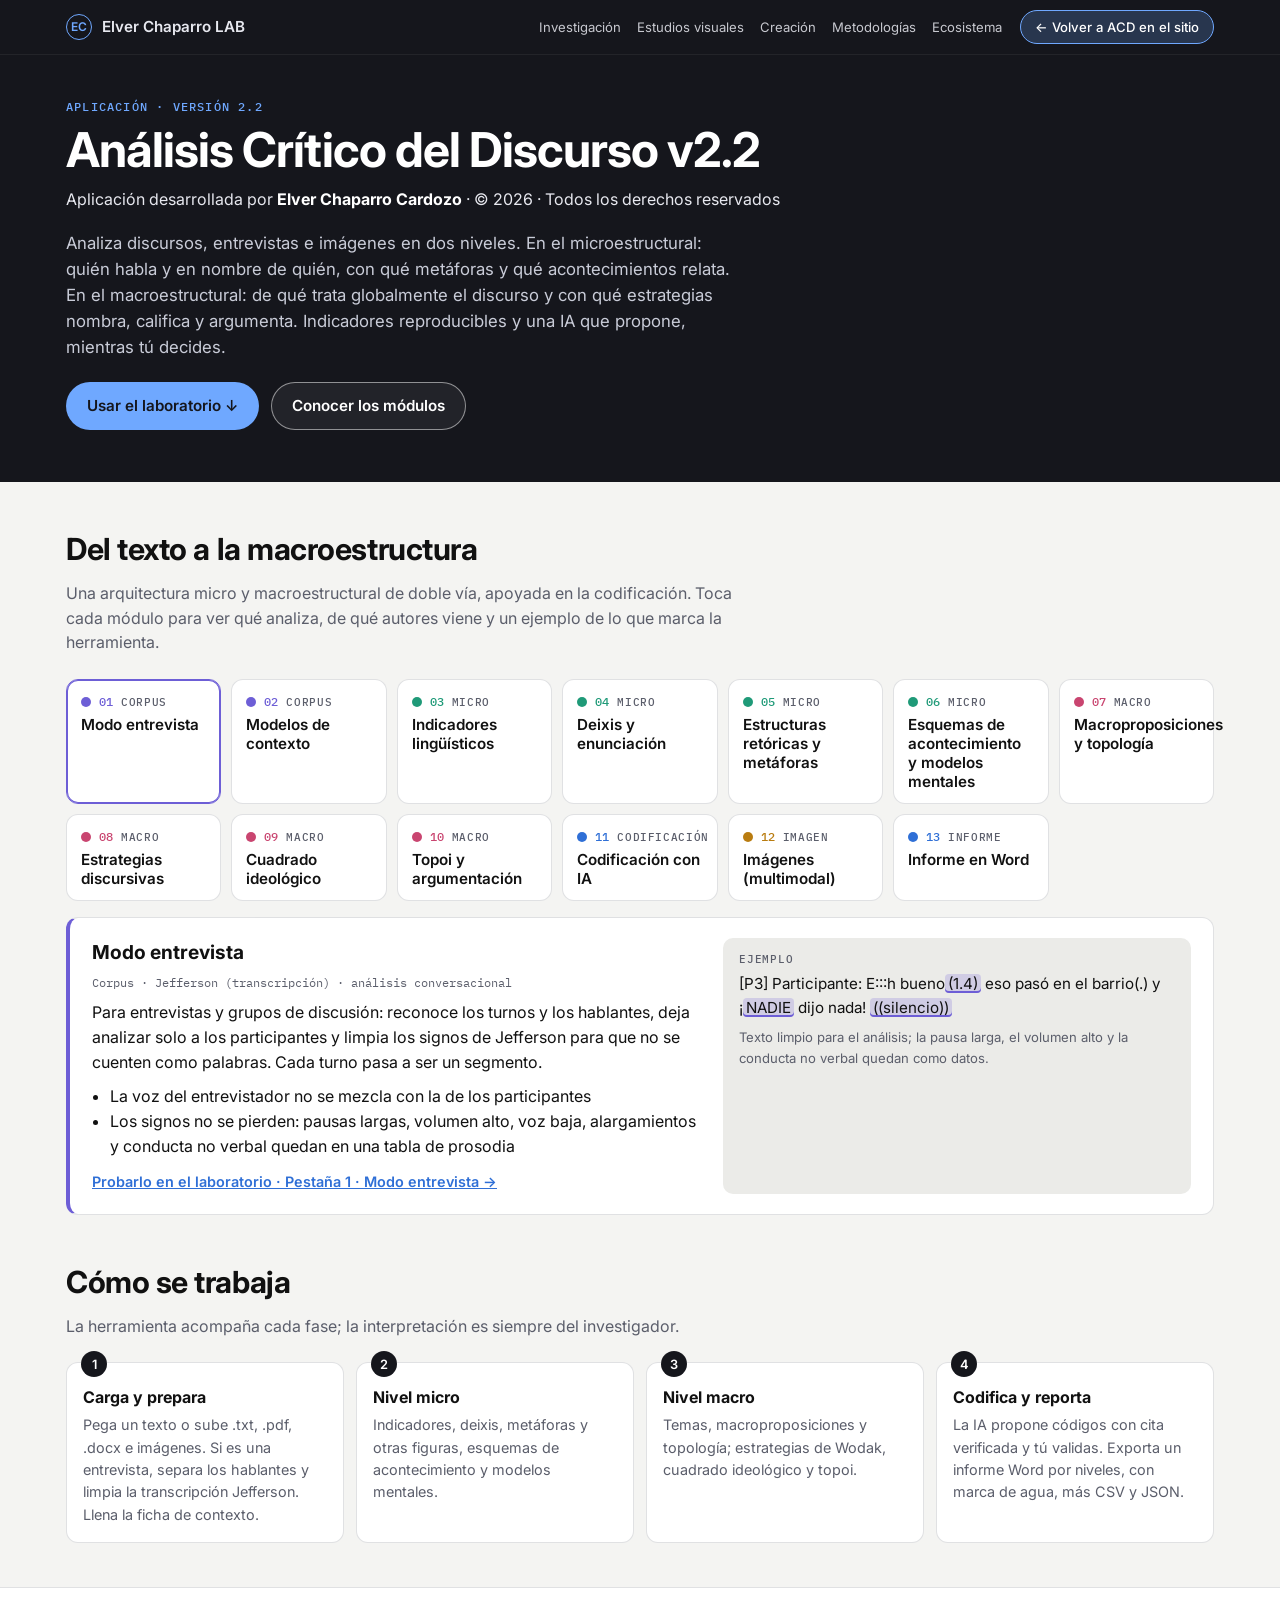
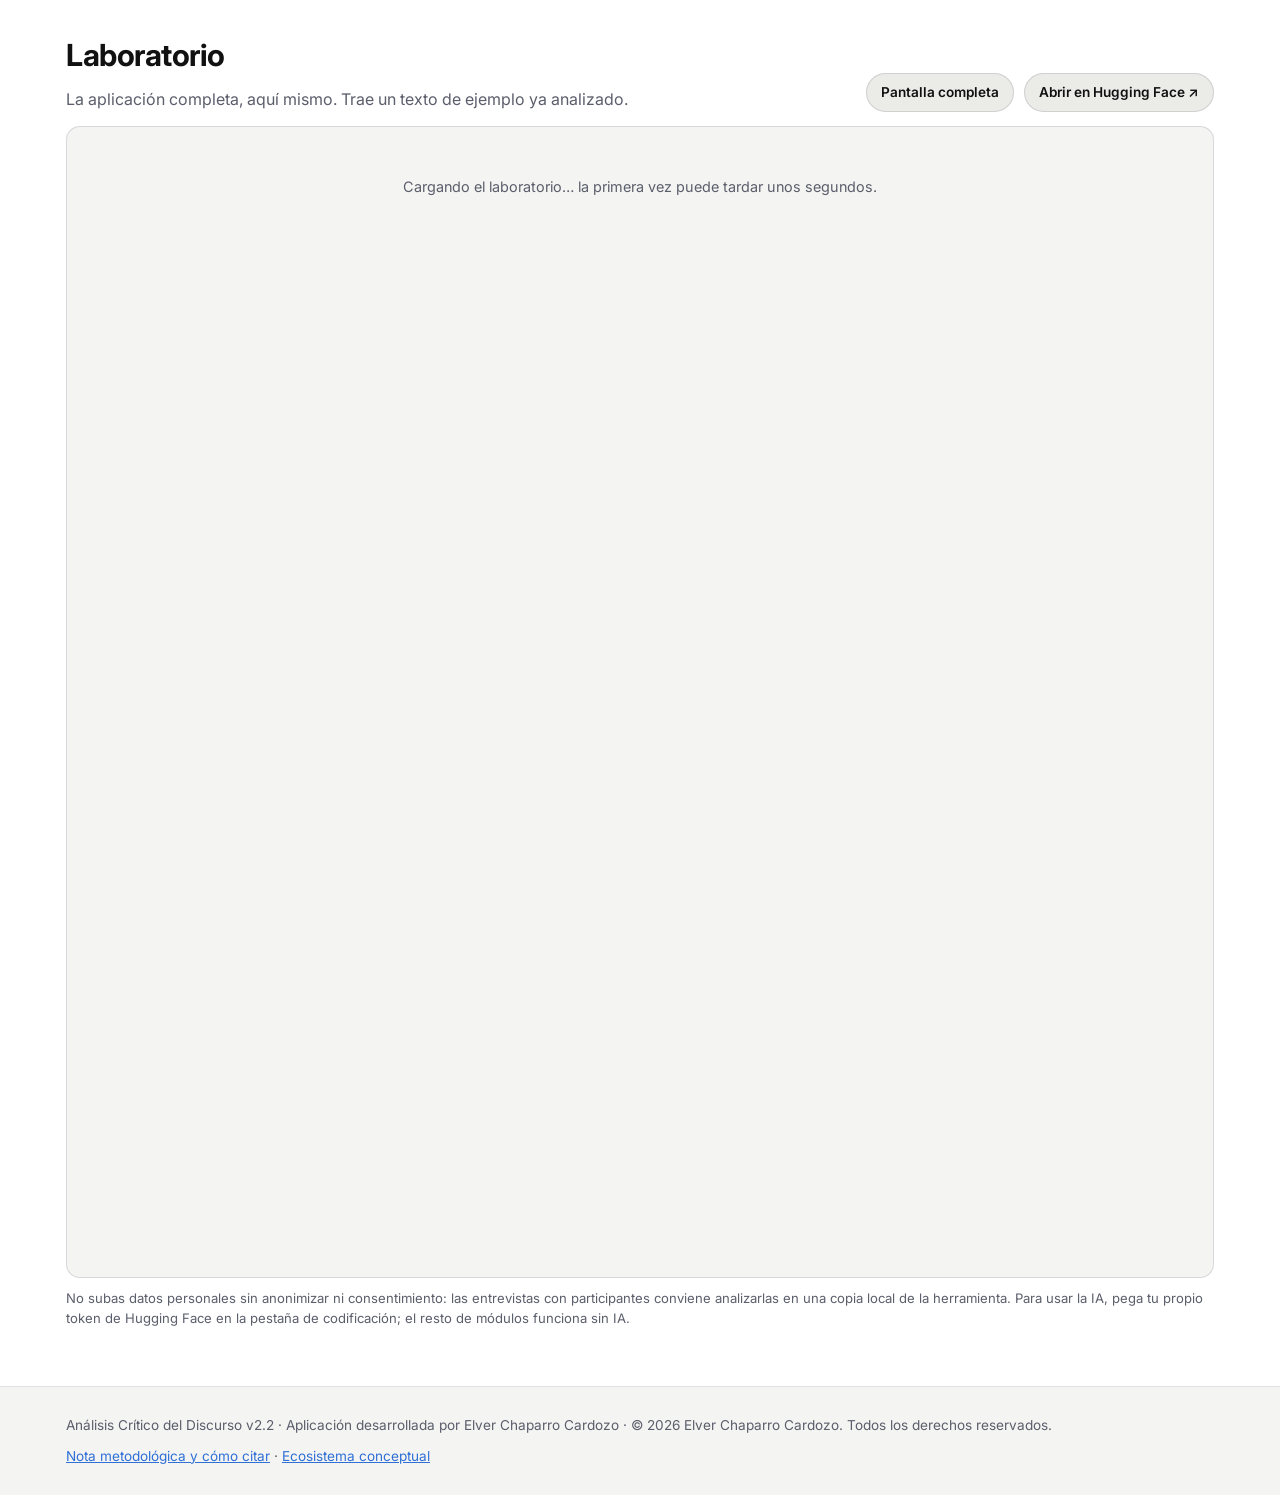
==== commit 4cd2385f: "Laboratorio ACD: nombre de la aplicación v2.2 y autoría de Elver Chaparro Cardozo Co-Authored-By: Cl" ====
--- a/quartz/static/acd.html
+++ b/quartz/static/acd.html
@@ -4,7 +4,7 @@
 <meta charset="utf-8">
 <meta name="viewport" content="width=device-width, initial-scale=1, viewport-fit=cover">
 <meta name="description" content="Laboratorio de Análisis Crítico del Discurso: textos e imágenes, deixis, cuadrado ideológico, topoi, modelos de contexto y codificación asistida por IA validada por el investigador.">
-<title>Laboratorio ACD · Elver Chaparro LAB</title>
+<title>Análisis Crítico del Discurso v2.2 · Elver Chaparro Cardozo</title>
 <link rel="preconnect" href="https://fonts.googleapis.com">
 <link rel="preconnect" href="https://fonts.gstatic.com" crossorigin>
 <link rel="stylesheet" href="https://fonts.googleapis.com/css2?family=Inter:wght@400;500;600;700&family=IBM+Plex+Mono:wght@400;500&display=swap">
@@ -49,6 +49,8 @@
 .hero { background: var(--band); color: var(--band-fg); padding-block: 44px 52px; border-top: 1px solid rgba(255,255,255,0.06); }
 .eyebrow { font: 500 0.75rem var(--mono); letter-spacing: 0.1em; text-transform: uppercase; color: var(--accent-soft); margin: 0 0 10px; }
 .hero h1 { font-size: clamp(1.9rem, 4.5vw, 3rem); line-height: 1.1; margin: 0 0 14px; letter-spacing: -0.02em; text-wrap: balance; color: #fff; }
+.hero .autoria { margin: -4px 0 18px; font-size: 1rem; color: #e7e8ef; }
+.hero .autoria strong { color: #fff; }
 .hero p.lead { max-width: 62ch; margin: 0 0 22px; font-size: 1.05rem; color: #c9ccd8; }
 .hero .cta { display: flex; gap: 12px; flex-wrap: wrap; }
 .btn { display: inline-flex; align-items: center; gap: 8px; border-radius: 999px; padding: 11px 20px; font-weight: 600; font-size: 0.95rem; text-decoration: none; border: 1px solid transparent; cursor: pointer; font-family: inherit; }
@@ -121,8 +123,9 @@
 
 <header class="hero">
   <div class="wrap">
-    <p class="eyebrow">Herramienta abierta · Laboratorio</p>
-    <h1>Análisis crítico del discurso</h1>
+    <p class="eyebrow">Aplicación · Versión 2.2</p>
+    <h1>Análisis Crítico del Discurso v2.2</h1>
+    <p class="autoria">Aplicación desarrollada por <strong>Elver Chaparro Cardozo</strong> · © 2026 · Todos los derechos reservados</p>
     <p class="lead">Analiza discursos, entrevistas e imágenes en dos niveles. En el microestructural: quién habla y en nombre de quién, con qué metáforas y qué acontecimientos relata. En el macroestructural: de qué trata globalmente el discurso y con qué estrategias nombra, califica y argumenta. Indicadores reproducibles y una IA que propone, mientras tú decides.</p>
     <div class="cta">
       <a class="btn primary" href="#laboratorio">Usar el laboratorio ↓</a>
@@ -179,7 +182,7 @@
 
 <footer>
   <div class="wrap">
-    <span>© 2026 Elver Chaparro Cardozo · Investigación cualitativa · Estudios visuales</span>
+    <span>Análisis Crítico del Discurso v2.2 · Aplicación desarrollada por Elver Chaparro Cardozo · © 2026 Elver Chaparro Cardozo. Todos los derechos reservados.</span>
     <span><a href="https://elverchaparrolab.github.io/elver.chaparro-LAB/notas/acd-asistido-por-ia">Nota metodológica y cómo citar</a> · <a href="ecosistema.html">Ecosistema conceptual</a></span>
   </div>
 </footer>
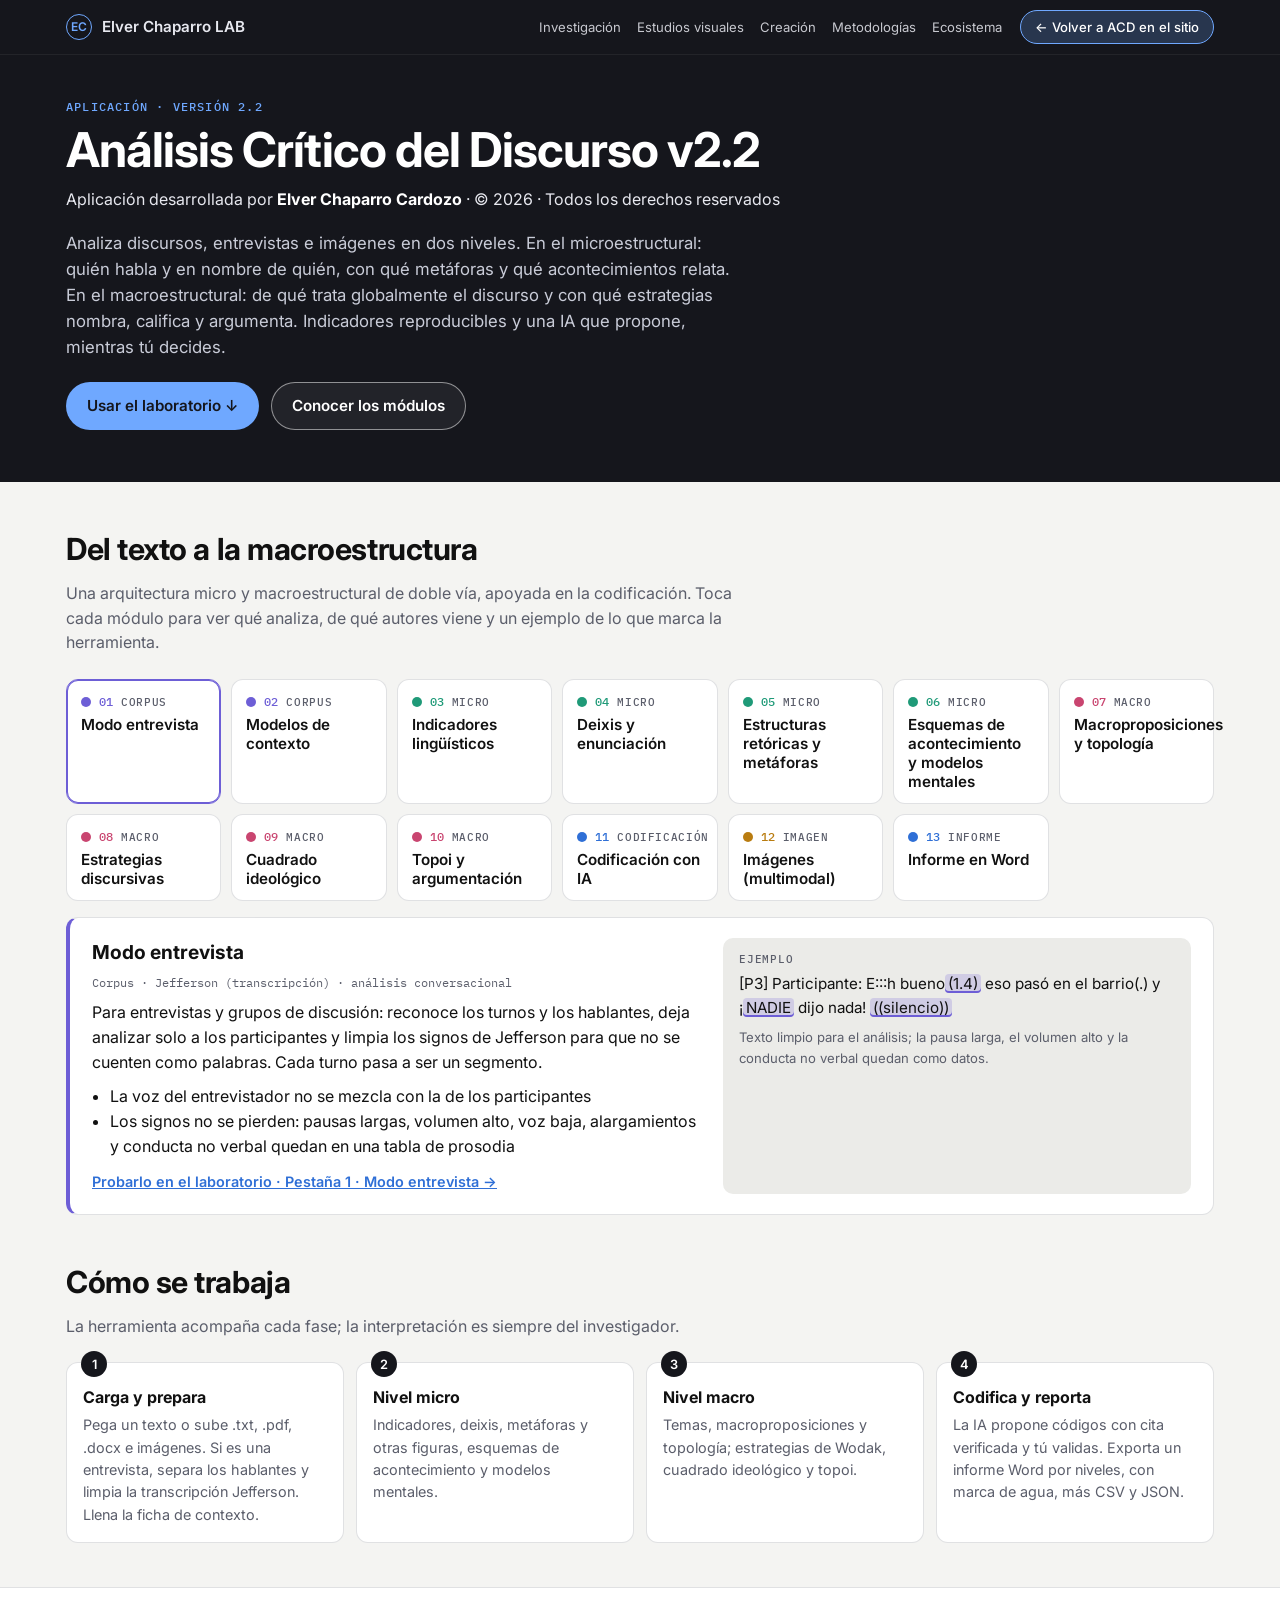
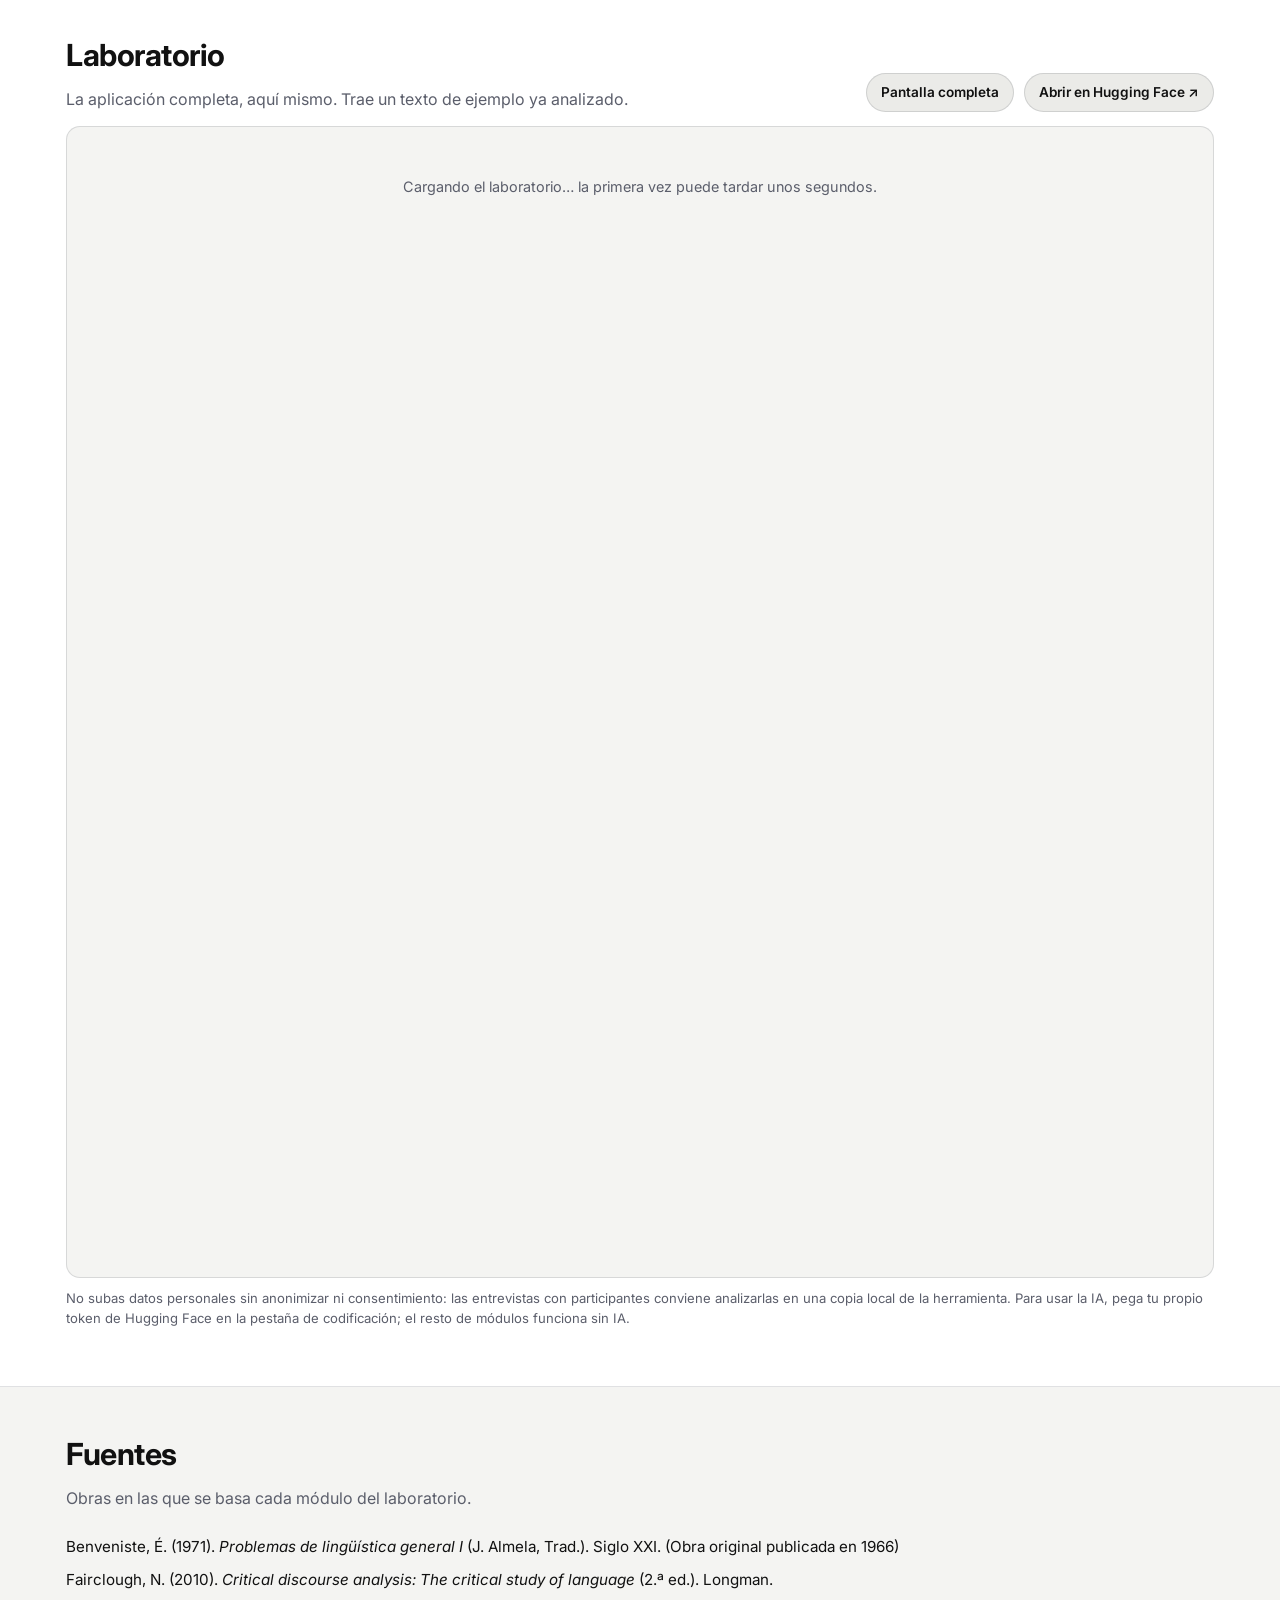
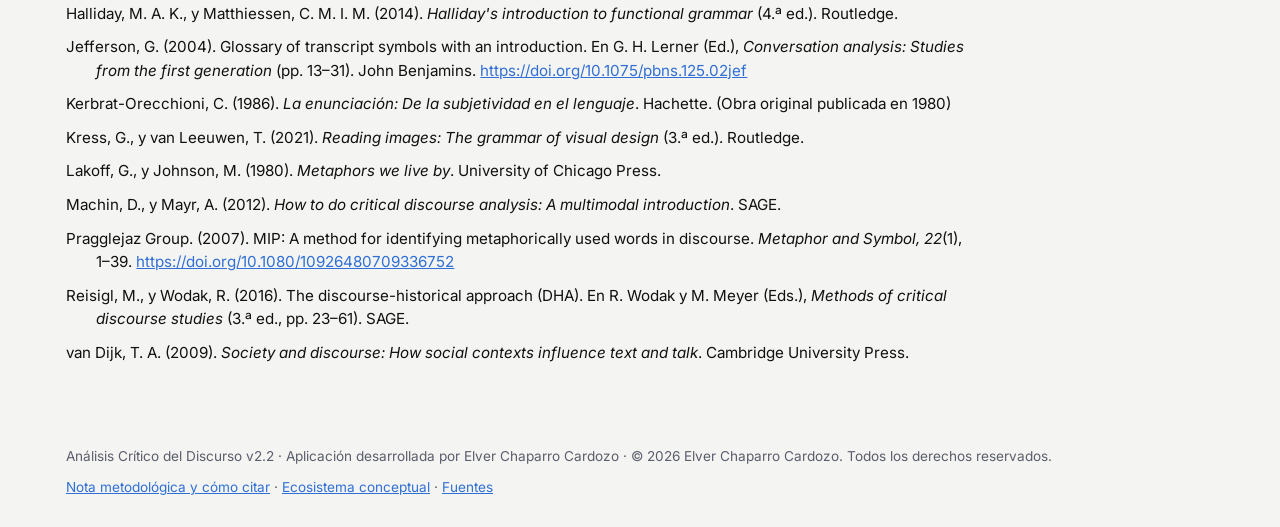
==== commit e6435168: "Fuentes en APA 7 en el laboratorio ACD y un solo © en el pie del jardín Co-Authored-By: Claude Opus " ====
--- a/quartz/static/acd.html
+++ b/quartz/static/acd.html
@@ -101,6 +101,7 @@
 .marco iframe { position: relative; z-index: 1; display: block; width: 100%; height: 1150px; border: 0; }
 .cargando { position: absolute; z-index: 0; inset: 0 0 auto 0; height: 120px; display: grid; place-items: center; color: var(--muted); font-size: 0.9rem; pointer-events: none; }
 .aviso { font-size: 0.82rem; color: var(--muted); margin-top: 10px; }
+.refs p { padding-left: 2em; text-indent: -2em; margin: 0 0 10px; font-size: .95rem; max-width: 90ch; }
 footer { padding-block: 28px; color: var(--muted); font-size: 0.85rem; }
 footer .wrap { display: flex; gap: 10px 24px; flex-wrap: wrap; justify-content: space-between; }
 @media (prefers-reduced-motion: reduce) { .mod { transition: none; } .mod:hover { transform: none; } }
@@ -178,12 +179,31 @@
       <p class="aviso">No subas datos personales sin anonimizar ni consentimiento: las entrevistas con participantes conviene analizarlas en una copia local de la herramienta. Para usar la IA, pega tu propio token de Hugging Face en la pestaña de codificación; el resto de módulos funciona sin IA.</p>
     </div>
   </section>
+  <section id="fuentes">
+    <div class="wrap">
+      <h2>Fuentes</h2>
+      <p class="sub">Obras en las que se basa cada módulo del laboratorio.</p>
+      <div class="refs">
+        <p>Benveniste, É. (1971). <i>Problemas de lingüística general I</i> (J. Almela, Trad.). Siglo XXI. (Obra original publicada en 1966)</p>
+        <p>Fairclough, N. (2010). <i>Critical discourse analysis: The critical study of language</i> (2.ª ed.). Longman.</p>
+        <p>Halliday, M. A. K., y Matthiessen, C. M. I. M. (2014). <i>Halliday's introduction to functional grammar</i> (4.ª ed.). Routledge.</p>
+        <p>Jefferson, G. (2004). Glossary of transcript symbols with an introduction. En G. H. Lerner (Ed.), <i>Conversation analysis: Studies from the first generation</i> (pp. 13–31). John Benjamins. <a href="https://doi.org/10.1075/pbns.125.02jef">https://doi.org/10.1075/pbns.125.02jef</a></p>
+        <p>Kerbrat-Orecchioni, C. (1986). <i>La enunciación: De la subjetividad en el lenguaje</i>. Hachette. (Obra original publicada en 1980)</p>
+        <p>Kress, G., y van Leeuwen, T. (2021). <i>Reading images: The grammar of visual design</i> (3.ª ed.). Routledge.</p>
+        <p>Lakoff, G., y Johnson, M. (1980). <i>Metaphors we live by</i>. University of Chicago Press.</p>
+        <p>Machin, D., y Mayr, A. (2012). <i>How to do critical discourse analysis: A multimodal introduction</i>. SAGE.</p>
+        <p>Pragglejaz Group. (2007). MIP: A method for identifying metaphorically used words in discourse. <i>Metaphor and Symbol, 22</i>(1), 1–39. <a href="https://doi.org/10.1080/10926480709336752">https://doi.org/10.1080/10926480709336752</a></p>
+        <p>Reisigl, M., y Wodak, R. (2016). The discourse-historical approach (DHA). En R. Wodak y M. Meyer (Eds.), <i>Methods of critical discourse studies</i> (3.ª ed., pp. 23–61). SAGE.</p>
+        <p>van Dijk, T. A. (2009). <i>Society and discourse: How social contexts influence text and talk</i>. Cambridge University Press.</p>
+      </div>
+    </div>
+  </section>
 </main>
 
 <footer>
   <div class="wrap">
     <span>Análisis Crítico del Discurso v2.2 · Aplicación desarrollada por Elver Chaparro Cardozo · © 2026 Elver Chaparro Cardozo. Todos los derechos reservados.</span>
-    <span><a href="https://elverchaparrolab.github.io/elver.chaparro-LAB/notas/acd-asistido-por-ia">Nota metodológica y cómo citar</a> · <a href="ecosistema.html">Ecosistema conceptual</a></span>
+    <span><a href="https://elverchaparrolab.github.io/elver.chaparro-LAB/notas/acd-asistido-por-ia">Nota metodológica y cómo citar</a> · <a href="ecosistema.html">Ecosistema conceptual</a> · <a href="#fuentes">Fuentes</a></span>
   </div>
 </footer>
 
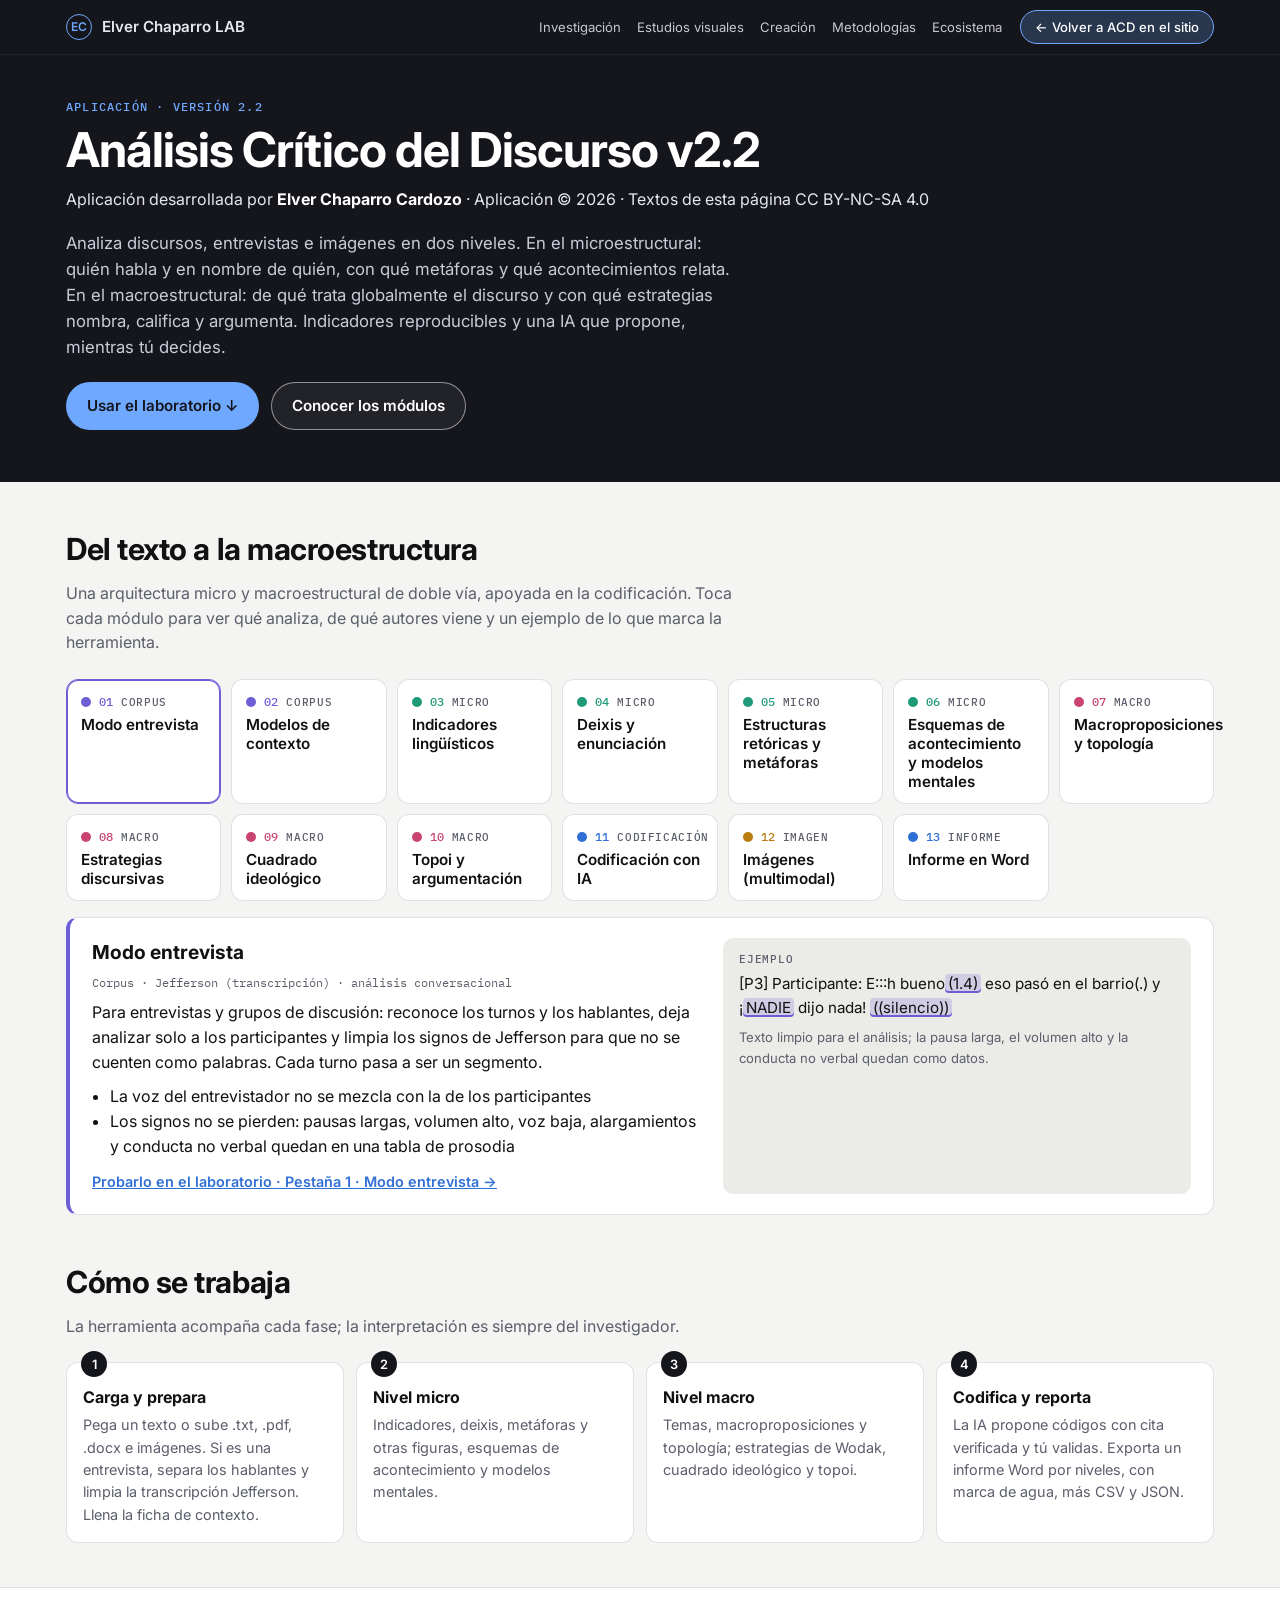
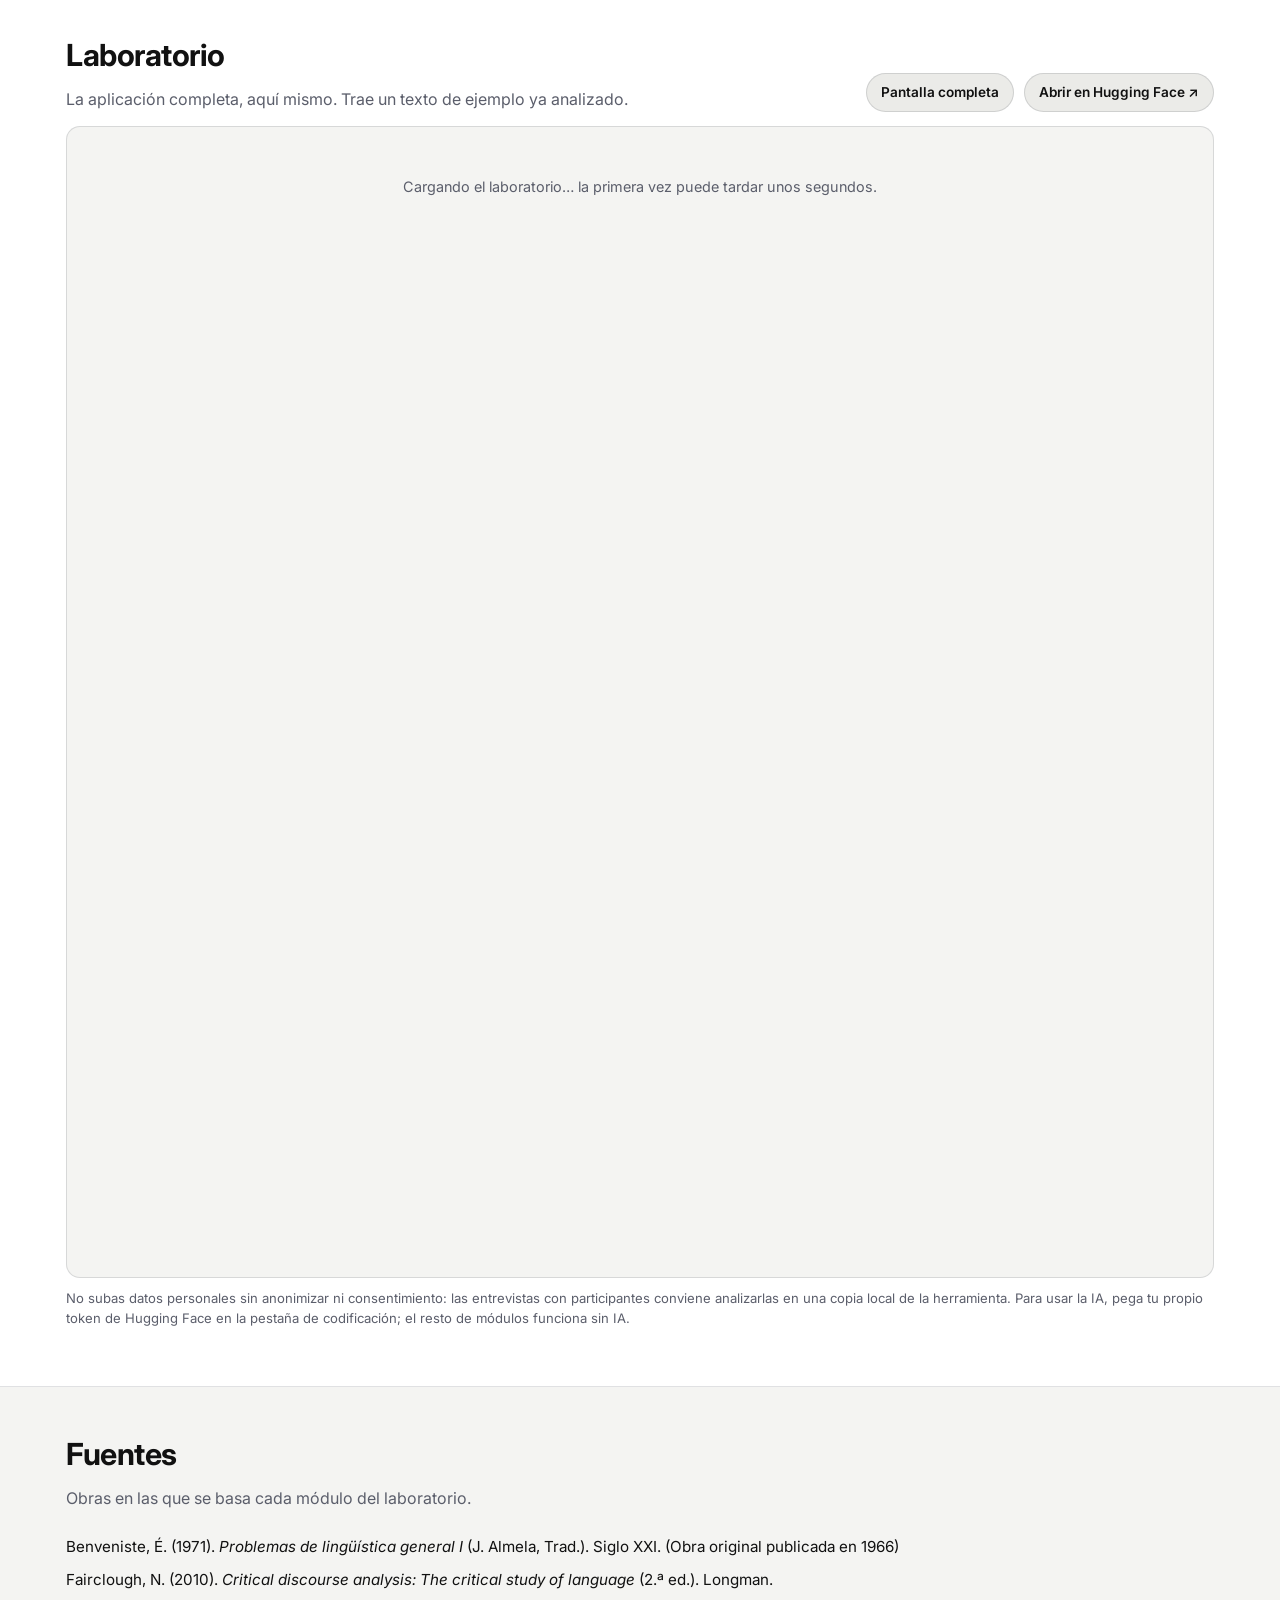
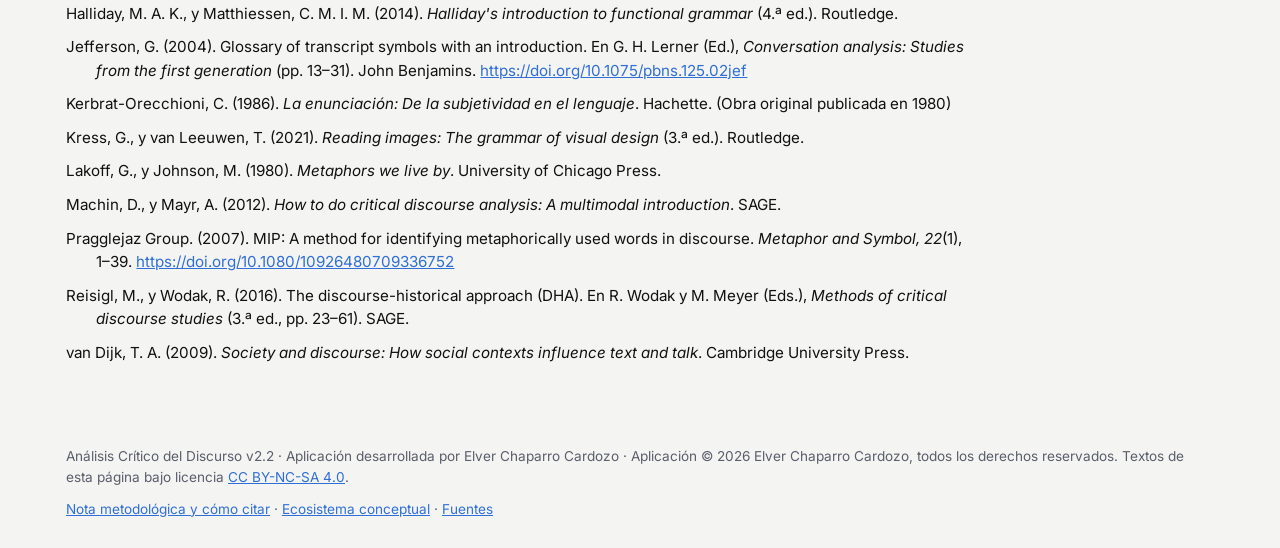
==== commit 150f111c: "ACD: aplicación © y textos de la página CC BY-NC-SA 4.0 Co-Authored-By: Claude Opus 5.5 <noreply@ant" ====
--- a/quartz/static/acd.html
+++ b/quartz/static/acd.html
@@ -126,7 +126,7 @@
   <div class="wrap">
     <p class="eyebrow">Aplicación · Versión 2.2</p>
     <h1>Análisis Crítico del Discurso v2.2</h1>
-    <p class="autoria">Aplicación desarrollada por <strong>Elver Chaparro Cardozo</strong> · © 2026 · Todos los derechos reservados</p>
+    <p class="autoria">Aplicación desarrollada por <strong>Elver Chaparro Cardozo</strong> · Aplicación © 2026 · Textos de esta página CC BY-NC-SA 4.0</p>
     <p class="lead">Analiza discursos, entrevistas e imágenes en dos niveles. En el microestructural: quién habla y en nombre de quién, con qué metáforas y qué acontecimientos relata. En el macroestructural: de qué trata globalmente el discurso y con qué estrategias nombra, califica y argumenta. Indicadores reproducibles y una IA que propone, mientras tú decides.</p>
     <div class="cta">
       <a class="btn primary" href="#laboratorio">Usar el laboratorio ↓</a>
@@ -202,7 +202,7 @@
 
 <footer>
   <div class="wrap">
-    <span>Análisis Crítico del Discurso v2.2 · Aplicación desarrollada por Elver Chaparro Cardozo · © 2026 Elver Chaparro Cardozo. Todos los derechos reservados.</span>
+    <span>Análisis Crítico del Discurso v2.2 · Aplicación desarrollada por Elver Chaparro Cardozo · Aplicación © 2026 Elver Chaparro Cardozo, todos los derechos reservados. Textos de esta página bajo licencia <a rel="license" href="https://creativecommons.org/licenses/by-nc-sa/4.0/deed.es">CC BY-NC-SA 4.0</a>.</span>
     <span><a href="https://elverchaparrolab.github.io/elver.chaparro-LAB/notas/acd-asistido-por-ia">Nota metodológica y cómo citar</a> · <a href="ecosistema.html">Ecosistema conceptual</a> · <a href="#fuentes">Fuentes</a></span>
   </div>
 </footer>
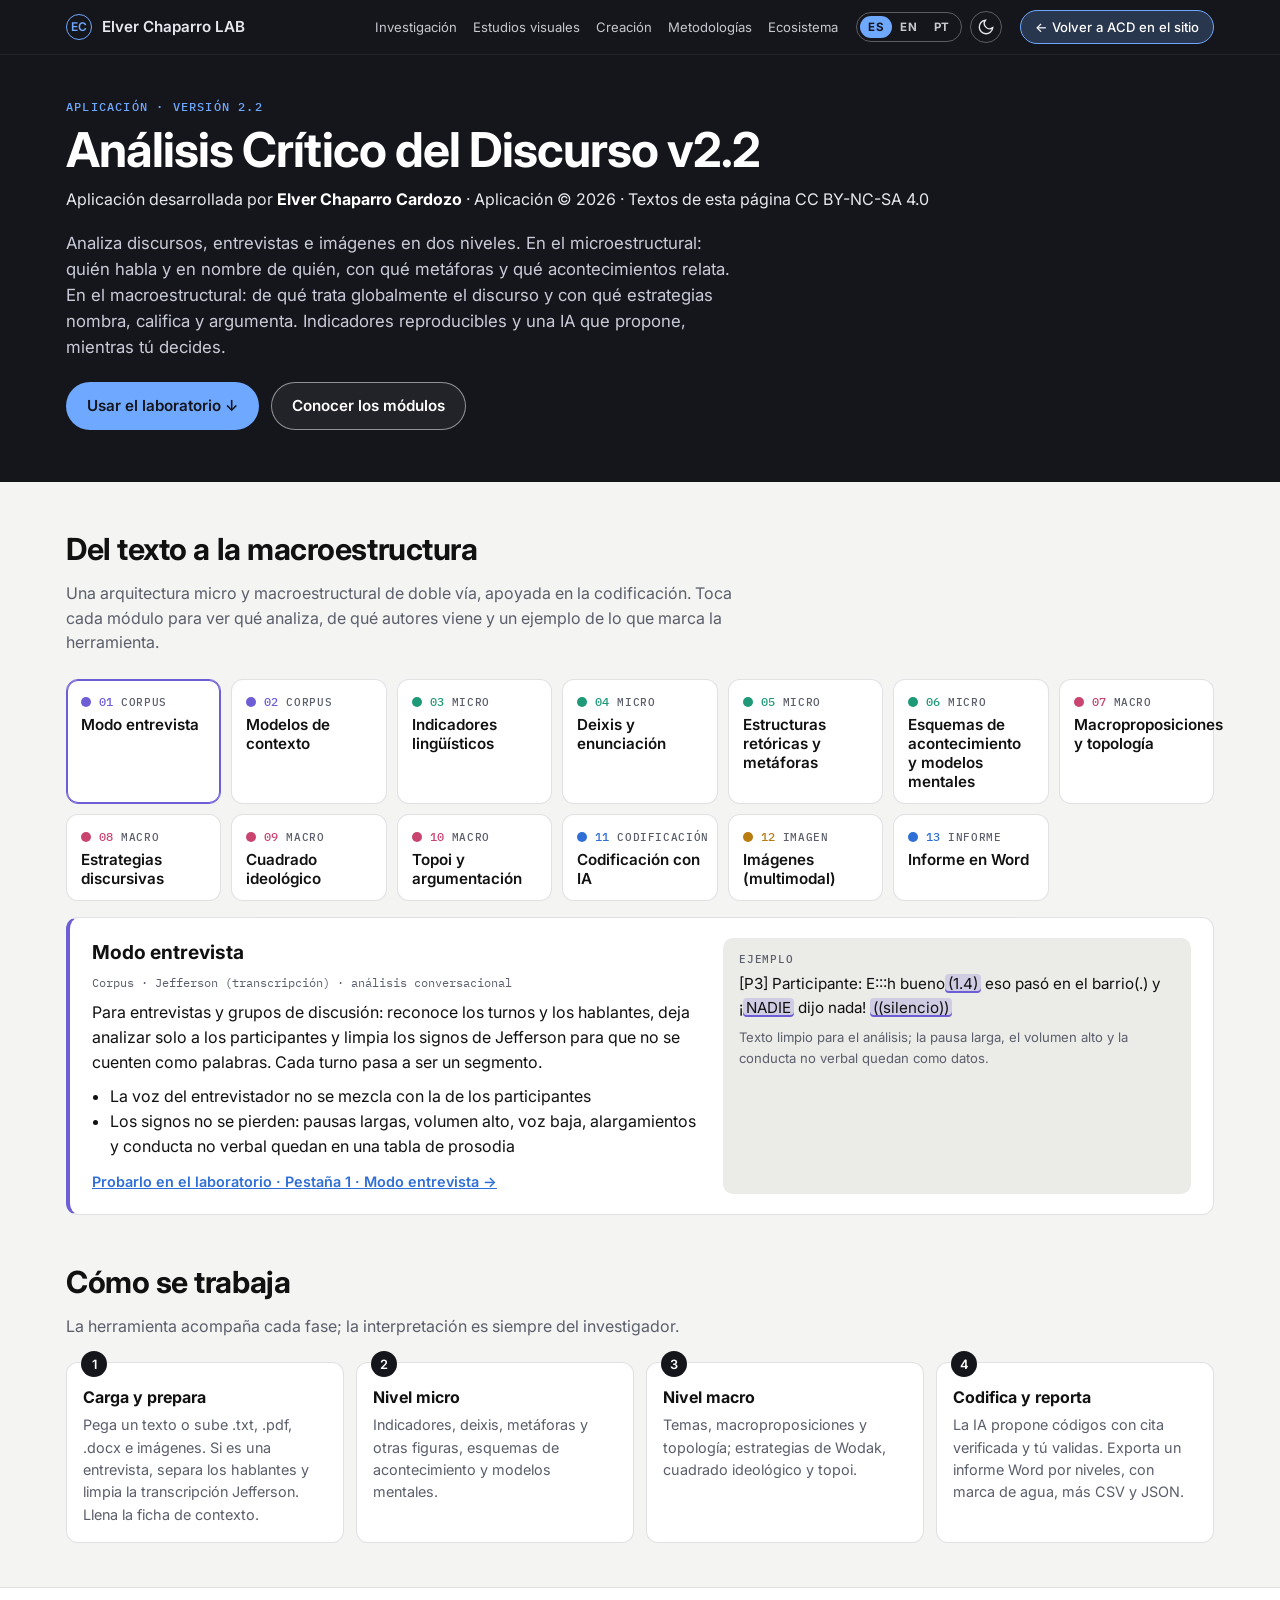
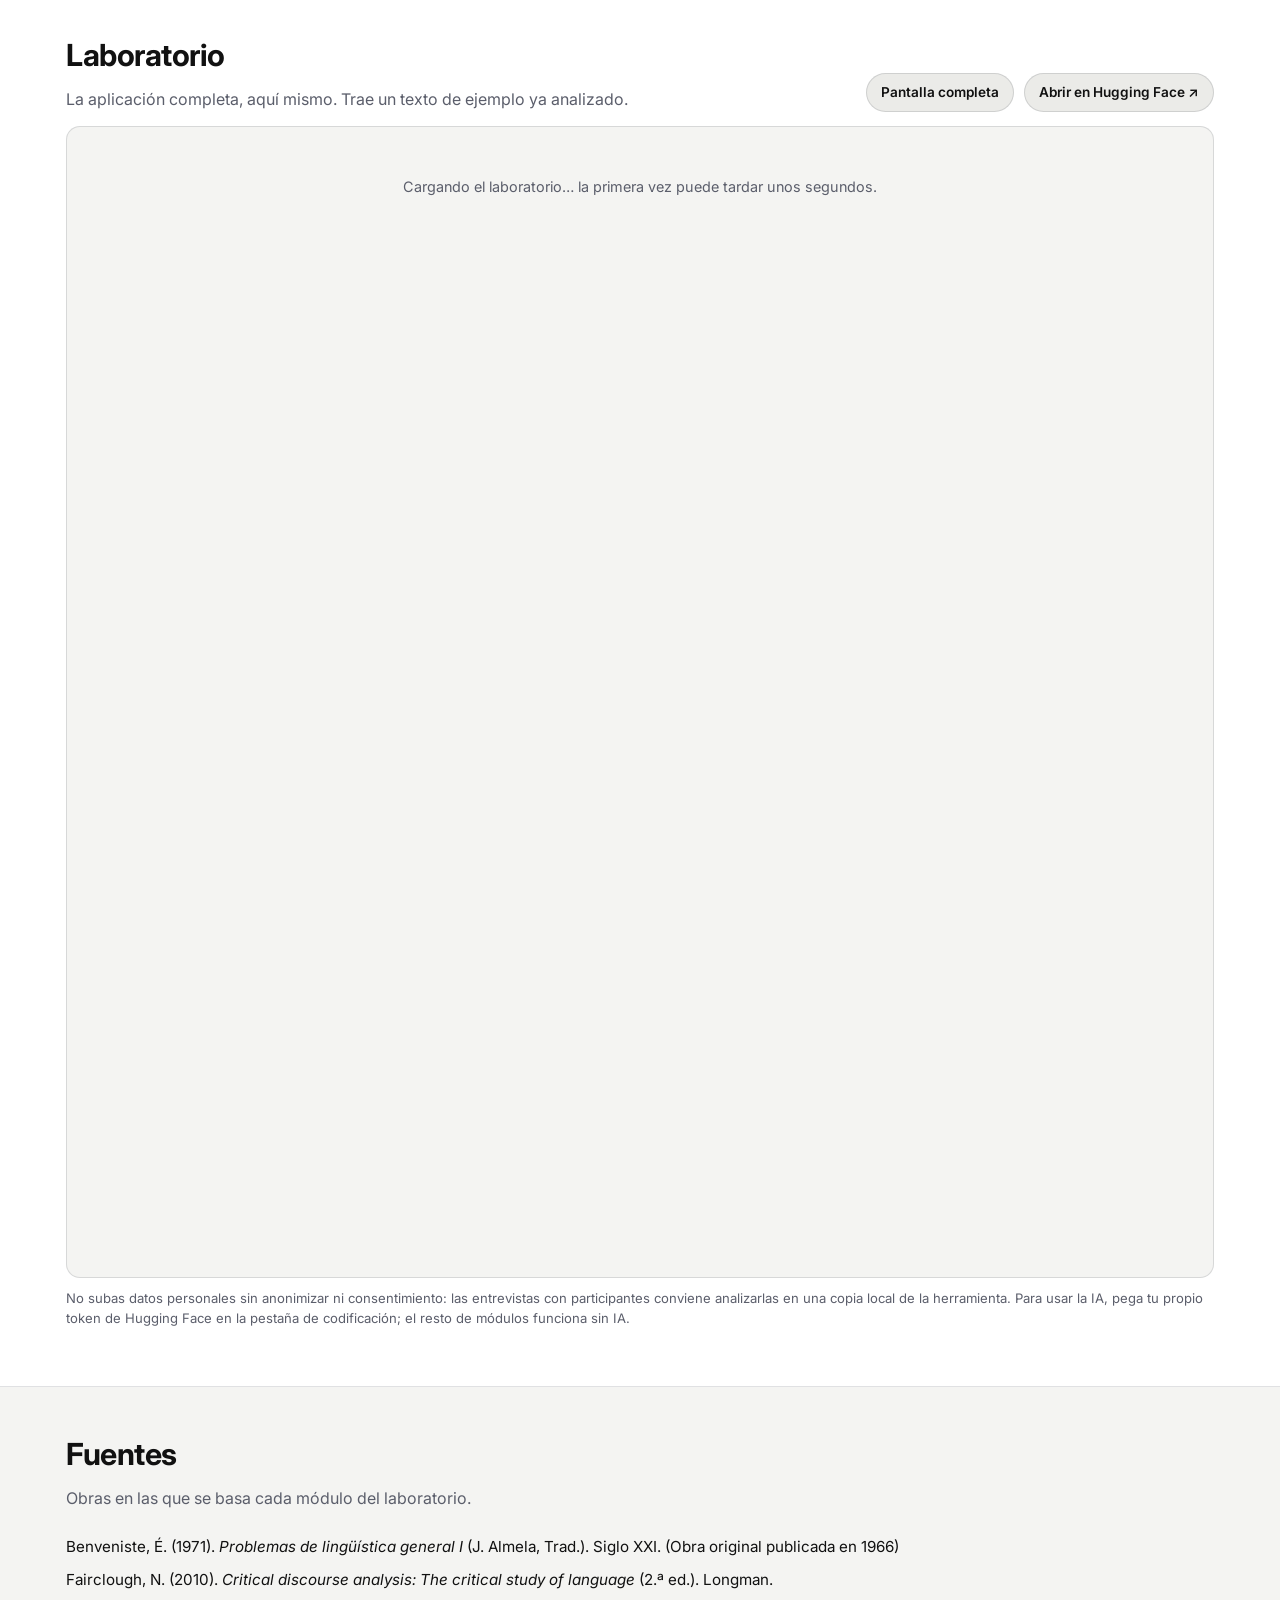
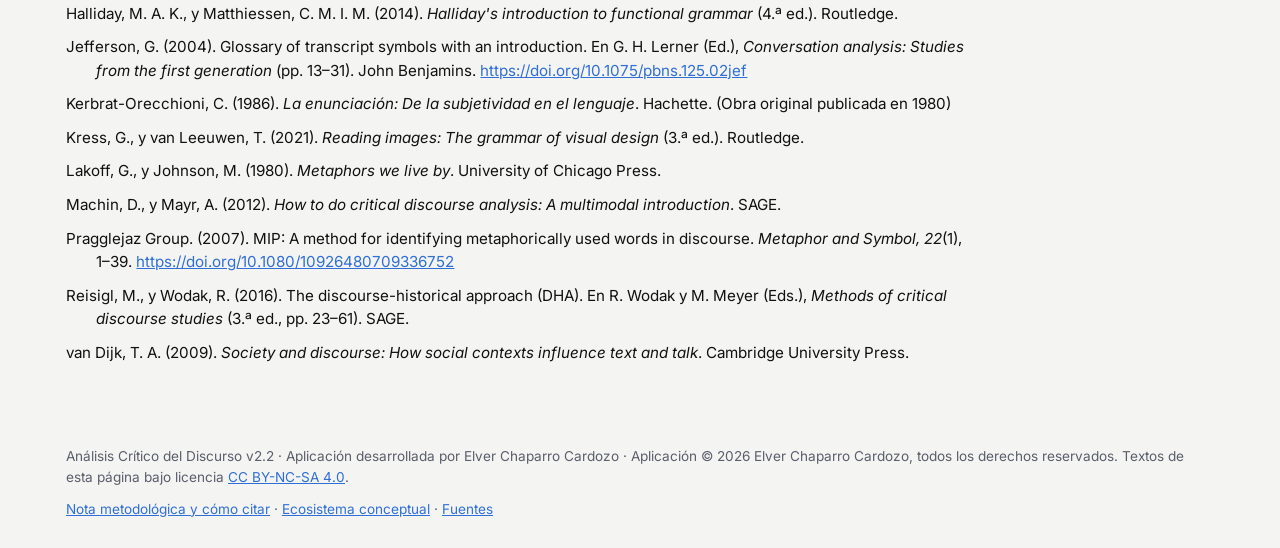
==== commit 4cbe5f74: "Selector ES · EN · PT que funciona dentro del traductor y botón de tema Co-Authored-By: Claude Opus " ====
--- a/quartz/static/acd.html
+++ b/quartz/static/acd.html
@@ -43,6 +43,11 @@
 .sitebar nav { display: flex; gap: 16px; flex-wrap: wrap; font-size: 0.82rem; }
 .sitebar nav a { opacity: 0.85; }
 .sitebar nav a:hover { opacity: 1; text-decoration: underline; text-underline-offset: 3px; }
+.utiles { display: flex; align-items: center; gap: 8px; }
+.idioma { display: flex; align-items: center; border: 1px solid rgba(255,255,255,0.3); border-radius: 999px; padding: 3px; }
+.idioma a { font: 700 0.72rem var(--font); letter-spacing: .06em; padding: 4px 8px; border-radius: 999px; opacity: .85; }
+.idioma a[aria-current] { background: var(--accent-soft); color: #15161c !important; opacity: 1; }
+.tema { border: 1px solid rgba(255,255,255,0.3); background: none; color: var(--band-fg); border-radius: 999px; width: 32px; height: 32px; display: grid; place-items: center; cursor: pointer; }
 .back { border: 1px solid var(--accent-soft); color: #fff !important; background: rgba(111,168,255,0.22); border-radius: 999px; padding: 6px 14px; font-weight: 500; font-size: 0.82rem; }
 @media (max-width: 720px) { .sitebar nav { display: none; } }
 
@@ -118,6 +123,7 @@
       <a href="https://elverchaparrolab.wordpress.com/metodologias/" target="_top">Metodologías</a>
       <a href="ecosistema.html">Ecosistema</a>
     </nav>
+    <div class="utiles"><div class="idioma notranslate" translate="no" role="group" aria-label="Idioma"><a data-lang="es" href="https://elverchaparrolab.github.io/elver.chaparro-LAB/static/acd.html" aria-current="true" title="Español">ES</a><a data-lang="en" href="https://elverchaparrolab-github-io.translate.goog/elver.chaparro-LAB/static/acd.html?_x_tr_sl=es&amp;_x_tr_tl=en&amp;_x_tr_hl=es" title="English (traducción automática)">EN</a><a data-lang="pt" href="https://elverchaparrolab-github-io.translate.goog/elver.chaparro-LAB/static/acd.html?_x_tr_sl=es&amp;_x_tr_tl=pt&amp;_x_tr_hl=es" title="Português (tradução automática)">PT</a></div><button class="tema" type="button" id="tema" aria-label="Cambiar entre modo claro y oscuro"><svg viewBox="0 0 24 24" width="18" height="18" fill="none" stroke="currentColor" stroke-width="1.8" aria-hidden="true"><path d="M21 12.8A9 9 0 1 1 11.2 3a7 7 0 0 0 9.8 9.8z"/></svg></button></div>
     <a class="back" href="https://elverchaparrolab.wordpress.com/metodologias/analisis-critico-del-discurso/" target="_top">← Volver a ACD en el sitio</a>
   </div>
 </div>
@@ -305,7 +311,10 @@
 });
 mostrar(MODULOS[0]);
 
+(function(){var O="https://elverchaparrolab.github.io",T="https://elverchaparrolab-github-io.translate.goog",p=location.pathname,cur="es";try{var tl=new URLSearchParams(location.search).get("_x_tr_tl");if(location.hostname.slice(-14)==="translate.goog"&&tl)cur=tl.slice(0,2)}catch(e){}var D={es:O+p,en:T+p+"?_x_tr_sl=es&_x_tr_tl=en&_x_tr_hl=es",pt:T+p+"?_x_tr_sl=es&_x_tr_tl=pt&_x_tr_hl=es"};document.querySelectorAll(".idioma a[data-lang]").forEach(function(a){var l=a.getAttribute("data-lang");a.href=D[l];if(l===cur)a.setAttribute("aria-current","true");else a.removeAttribute("aria-current");a.addEventListener("click",function(e){e.preventDefault();e.stopPropagation();if(l===cur)return;try{window.top.location.href=D[l]}catch(_){location.href=D[l]}},true)})})();
+(function(){var r=document.documentElement,K="acd-tema",t=null;try{t=localStorage.getItem(K)}catch(e){}if(t)r.setAttribute("data-theme",t);var b=document.getElementById("tema");if(b)b.addEventListener("click",function(){var cur=r.getAttribute("data-theme"),osc=cur?cur==="dark":matchMedia("(prefers-color-scheme: dark)").matches;r.setAttribute("data-theme",osc?"light":"dark");try{localStorage.setItem(K,r.getAttribute("data-theme"))}catch(e){}})})();
 const iframe = document.getElementById("app");
+(function(){const r=document.documentElement;const sync=()=>{const osc=r.dataset.theme?r.dataset.theme==="dark":matchMedia("(prefers-color-scheme: dark)").matches;const u=new URL(iframe.src);u.searchParams.set("__theme",osc?"dark":"light");if(iframe.src!==u.toString())iframe.src=u.toString()};sync();new MutationObserver(sync).observe(r,{attributes:true,attributeFilter:["data-theme"]})})();
 const ocultar = () => { document.getElementById("cargando").hidden = true; };
 iframe.addEventListener("load", ocultar);
 setTimeout(ocultar, 20000);
